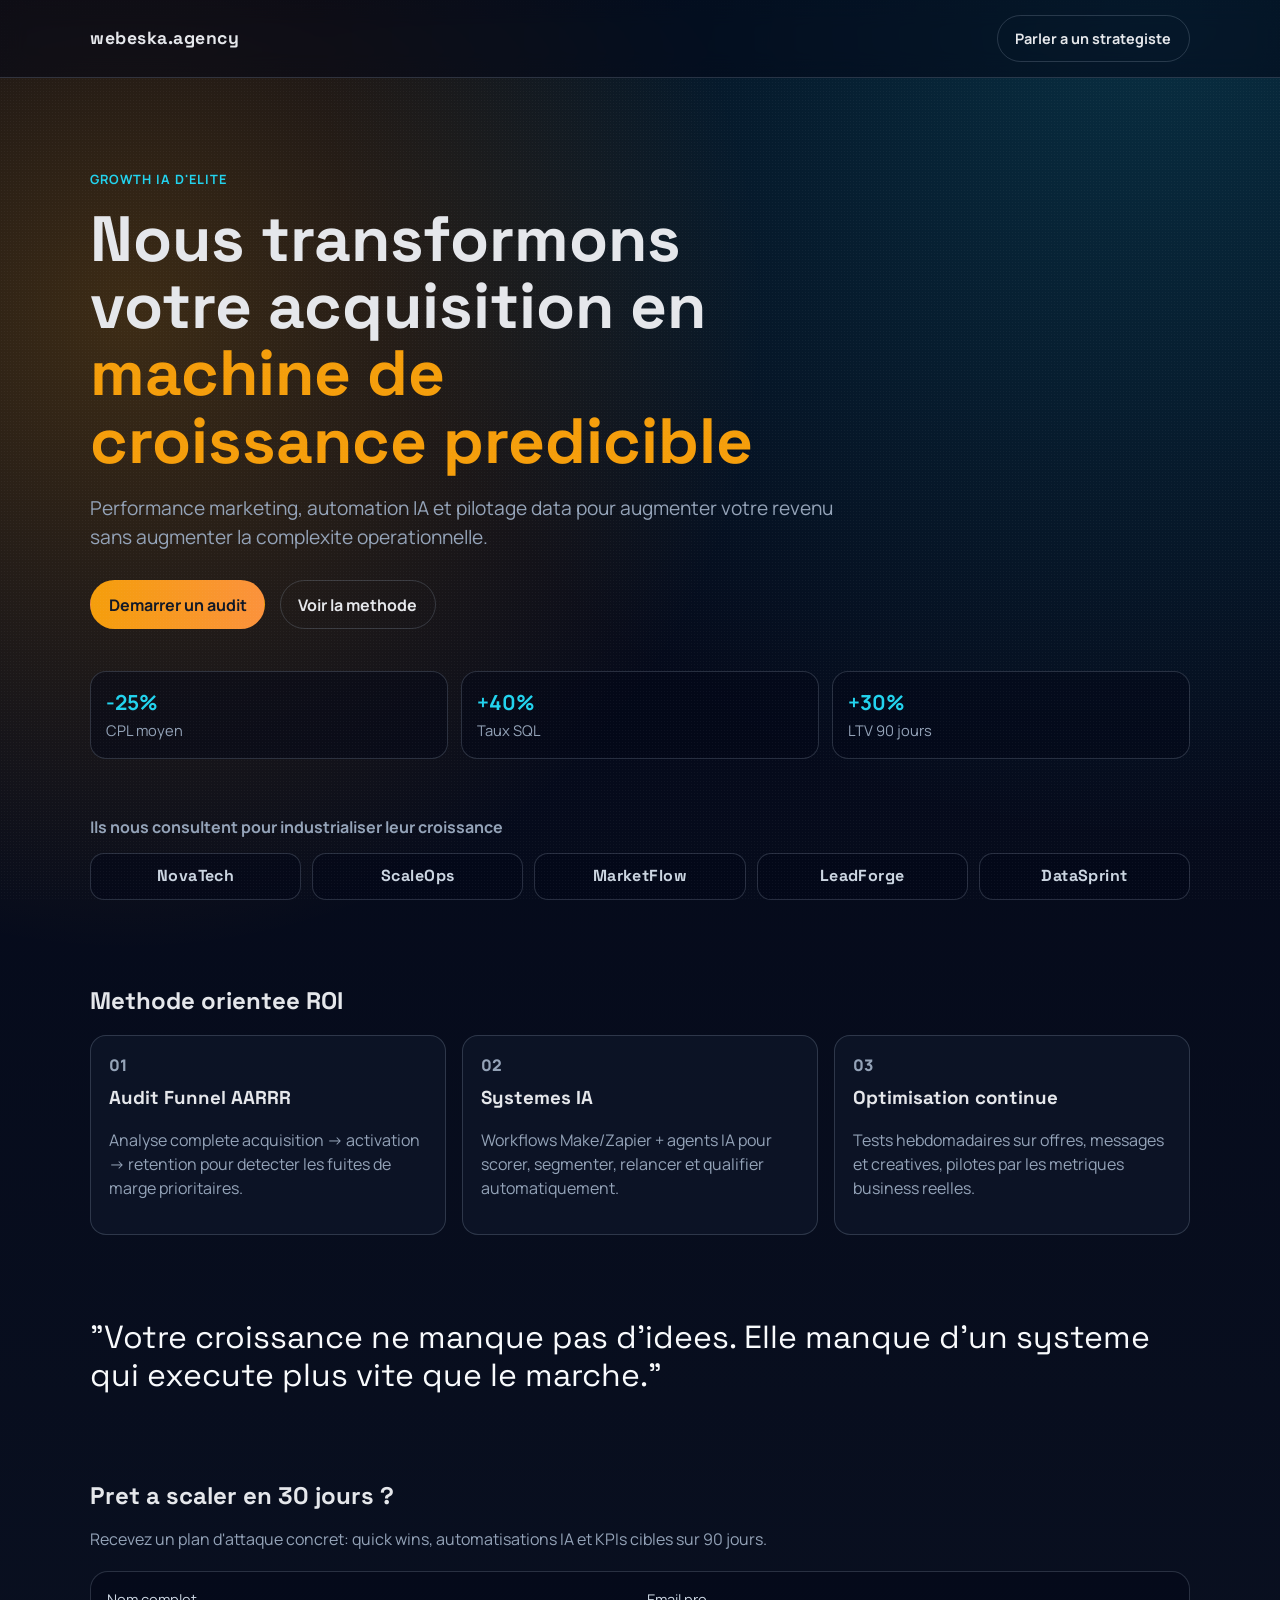
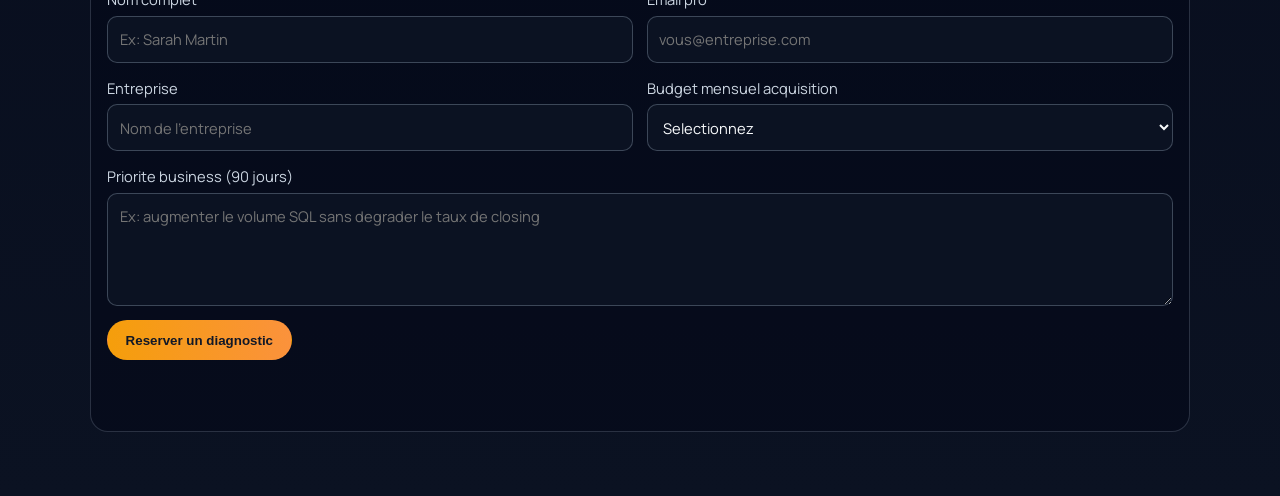
==== index.html @ fb8dbe23 "ini" ====
<!doctype html>
<html lang="fr">
  <head>
    <meta charset="UTF-8" />
    <meta name="viewport" content="width=device-width, initial-scale=1.0" />
    <title>webeska.agency | Growth IA</title>
    <meta
      name="description"
      content="Agence Growth IA: acquisition, automatisation et retention pour scaler votre revenu de facon previsible."
    />
    <link rel="preconnect" href="https://fonts.googleapis.com" />
    <link rel="preconnect" href="https://fonts.gstatic.com" crossorigin />
    <link
      href="https://fonts.googleapis.com/css2?family=Space+Grotesk:wght@400;500;700&family=Manrope:wght@400;600;700;800&display=swap"
      rel="stylesheet"
    />
    <link rel="stylesheet" href="assets/css/styles.css" />
  </head>
  <body>
    <div class="noise" aria-hidden="true"></div>

    <header class="topbar">
      <div class="container topbar-inner">
        <div class="brand">webeska.agency</div>
        <a class="btn btn-ghost" href="#contact">Parler a un strategiste</a>
      </div>
    </header>

    <main>
      <section class="hero container">
        <p class="eyebrow">Growth IA d'elite</p>
        <h1>
          Nous transformons votre acquisition en
          <span>machine de croissance predicible</span>
        </h1>
        <p class="lead">
          Performance marketing, automation IA et pilotage data pour augmenter votre
          revenu sans augmenter la complexite operationnelle.
        </p>

        <div class="hero-actions">
          <a class="btn btn-primary" href="#contact">Demarrer un audit</a>
          <a class="btn btn-secondary" href="#method">Voir la methode</a>
        </div>

        <ul class="kpi-strip" aria-label="Indicateurs cibles">
          <li><strong>-25%</strong><span>CPL moyen</span></li>
          <li><strong>+40%</strong><span>Taux SQL</span></li>
          <li><strong>+30%</strong><span>LTV 90 jours</span></li>
        </ul>
      </section>

      <section class="section container social-proof" aria-label="Preuves sociales">
        <p class="proof-title">Ils nous consultent pour industrialiser leur croissance</p>
        <div class="logo-cloud">
          <span>NovaTech</span>
          <span>ScaleOps</span>
          <span>MarketFlow</span>
          <span>LeadForge</span>
          <span>DataSprint</span>
        </div>
      </section>

      <section id="method" class="section container">
        <h2>Methode orientee ROI</h2>
        <div class="cards">
          <article class="card">
            <p class="step">01</p>
            <h3>Audit Funnel AARRR</h3>
            <p>
              Analyse complete acquisition -> activation -> retention pour detecter
              les fuites de marge prioritaires.
            </p>
          </article>
          <article class="card">
            <p class="step">02</p>
            <h3>Systemes IA</h3>
            <p>
              Workflows Make/Zapier + agents IA pour scorer, segmenter, relancer et
              qualifier automatiquement.
            </p>
          </article>
          <article class="card">
            <p class="step">03</p>
            <h3>Optimisation continue</h3>
            <p>
              Tests hebdomadaires sur offres, messages et creatives, pilotes par les
              metriques business reelles.
            </p>
          </article>
        </div>
      </section>

      <section class="section container quote">
        <blockquote>
          "Votre croissance ne manque pas d'idees. Elle manque d'un systeme qui execute
          plus vite que le marche."
        </blockquote>
      </section>

      <section id="contact" class="section container cta">
        <h2>Pret a scaler en 30 jours ?</h2>
        <p>
          Recevez un plan d'attaque concret: quick wins, automatisations IA et KPIs
          cibles sur 90 jours.
        </p>

        <form id="lead-form" class="lead-form" novalidate>
          <div class="form-grid">
            <label>
              Nom complet
              <input type="text" name="fullName" required placeholder="Ex: Sarah Martin" />
            </label>
            <label>
              Email pro
              <input type="email" name="email" required placeholder="vous@entreprise.com" />
            </label>
            <label>
              Entreprise
              <input type="text" name="company" required placeholder="Nom de l'entreprise" />
            </label>
            <label>
              Budget mensuel acquisition
              <select name="budget" required>
                <option value="">Selectionnez</option>
                <option value="<5k">Moins de 5k EUR</option>
                <option value="5k-20k">5k a 20k EUR</option>
                <option value="20k-50k">20k a 50k EUR</option>
                <option value=">50k">Plus de 50k EUR</option>
              </select>
            </label>
            <label class="full">
              Priorite business (90 jours)
              <textarea
                name="priority"
                rows="4"
                required
                placeholder="Ex: augmenter le volume SQL sans degrader le taux de closing"
              ></textarea>
            </label>
          </div>

          <input type="text" name="website" class="hidden-honeypot" tabindex="-1" autocomplete="off" />

          <button type="submit" class="btn btn-primary" data-track="lead_submit_click">
            Reserver un diagnostic
          </button>
          <p id="form-message" class="form-message" aria-live="polite"></p>
        </form>
      </section>
    </main>

    <script src="assets/js/main.js"></script>
  </body>
</html>
---- assets/css/styles.css ----
:root {
  --bg: #0f172a;
  --bg-soft: #111827;
  --text: #e5e7eb;
  --muted: #94a3b8;
  --primary: #f59e0b;
  --secondary: #22d3ee;
  --card: rgba(15, 23, 42, 0.7);
  --border: rgba(148, 163, 184, 0.25);
}

* {
  box-sizing: border-box;
}

html,
body {
  margin: 0;
  padding: 0;
}

body {
  font-family: "Manrope", sans-serif;
  color: var(--text);
  background:
    radial-gradient(circle at 10% 15%, rgba(245, 158, 11, 0.24), transparent 30%),
    radial-gradient(circle at 90% 0%, rgba(34, 211, 238, 0.2), transparent 35%),
    linear-gradient(180deg, #020617 0%, #0b1222 100%);
  min-height: 100vh;
  line-height: 1.5;
}

.noise {
  position: fixed;
  inset: 0;
  pointer-events: none;
  opacity: 0.08;
  background-image: radial-gradient(rgba(255, 255, 255, 0.5) 0.4px, transparent 0.4px);
  background-size: 3px 3px;
}

.container {
  width: min(1100px, 92vw);
  margin: 0 auto;
}

.topbar {
  position: sticky;
  top: 0;
  backdrop-filter: blur(12px);
  background: rgba(2, 6, 23, 0.55);
  border-bottom: 1px solid var(--border);
  z-index: 10;
}

.topbar-inner {
  display: flex;
  align-items: center;
  justify-content: space-between;
  padding: 0.95rem 0;
}

.brand {
  font-family: "Space Grotesk", sans-serif;
  font-size: 1.1rem;
  font-weight: 700;
  letter-spacing: 0.03em;
}

.hero {
  padding: 5.5rem 0 2.5rem;
  animation: rise 0.7s ease-out;
}

.eyebrow {
  display: inline-block;
  margin: 0;
  color: var(--secondary);
  font-weight: 700;
  text-transform: uppercase;
  letter-spacing: 0.08em;
  font-size: 0.8rem;
}

h1,
h2,
h3 {
  font-family: "Space Grotesk", sans-serif;
  margin: 0;
}

h1 {
  font-size: clamp(2rem, 5vw, 4rem);
  line-height: 1.05;
  margin-top: 1rem;
  max-width: 17ch;
}

h1 span {
  color: var(--primary);
}

.lead {
  font-size: clamp(1rem, 1.8vw, 1.2rem);
  max-width: 62ch;
  color: var(--muted);
  margin: 1.2rem 0 1.8rem;
}

.hero-actions {
  display: flex;
  gap: 0.9rem;
  flex-wrap: wrap;
}

.btn {
  text-decoration: none;
  display: inline-flex;
  align-items: center;
  justify-content: center;
  border-radius: 999px;
  padding: 0.72rem 1.1rem;
  border: 1px solid transparent;
  font-weight: 700;
  transition: transform 0.2s ease, filter 0.2s ease, border-color 0.2s ease;
}

.btn:hover {
  transform: translateY(-2px);
  filter: brightness(1.07);
}

.btn-primary {
  background: linear-gradient(90deg, #f59e0b 0%, #fb923c 100%);
  color: #111827;
}

.btn-secondary {
  color: var(--text);
  border-color: var(--border);
}

.btn-ghost {
  color: var(--text);
  border-color: var(--border);
  font-size: 0.9rem;
}

.kpi-strip {
  list-style: none;
  padding: 0;
  margin: 2.6rem 0 0;
  display: grid;
  grid-template-columns: repeat(3, minmax(120px, 1fr));
  gap: 0.8rem;
}

.kpi-strip li {
  background: rgba(2, 6, 23, 0.5);
  border: 1px solid var(--border);
  border-radius: 16px;
  padding: 0.95rem;
}

.kpi-strip strong {
  display: block;
  font-size: 1.3rem;
  color: var(--secondary);
}

.kpi-strip span {
  color: var(--muted);
  font-size: 0.92rem;
}

.section {
  padding: 2.6rem 0;
}

.cards {
  margin-top: 1rem;
  display: grid;
  gap: 1rem;
  grid-template-columns: repeat(3, minmax(0, 1fr));
}

.card {
  background: var(--card);
  border: 1px solid var(--border);
  border-radius: 16px;
  padding: 1.1rem;
}

.step {
  color: var(--primary);
  font-weight: 800;
  margin: 0 0 0.4rem;
}

.card p {
  color: var(--muted);
}

.quote blockquote {
  margin: 0;
  font-family: "Space Grotesk", sans-serif;
  font-size: clamp(1.2rem, 2.7vw, 2rem);
  line-height: 1.2;
  color: #f8fafc;
}

.social-proof {
  padding-top: 1rem;
}

.proof-title {
  margin: 0 0 0.9rem;
  color: var(--muted);
  font-weight: 700;
}

.logo-cloud {
  display: grid;
  grid-template-columns: repeat(5, minmax(0, 1fr));
  gap: 0.7rem;
}

.logo-cloud span {
  border: 1px solid var(--border);
  background: rgba(2, 6, 23, 0.52);
  border-radius: 14px;
  padding: 0.65rem 0.7rem;
  text-align: center;
  color: #cbd5e1;
  font-family: "Space Grotesk", sans-serif;
  font-weight: 700;
  letter-spacing: 0.03em;
}

.cta {
  padding-bottom: 4rem;
}

.cta p {
  color: var(--muted);
  margin: 0.8rem 0 1.3rem;
}

.lead-form {
  margin-top: 1.1rem;
  border: 1px solid var(--border);
  background: rgba(2, 6, 23, 0.5);
  border-radius: 18px;
  padding: 1rem;
}

.form-grid {
  display: grid;
  grid-template-columns: repeat(2, minmax(0, 1fr));
  gap: 0.85rem;
  margin-bottom: 0.9rem;
}

.lead-form label {
  display: flex;
  flex-direction: column;
  gap: 0.35rem;
  font-size: 0.92rem;
  color: #cbd5e1;
}

.lead-form input,
.lead-form select,
.lead-form textarea {
  width: 100%;
  border: 1px solid rgba(148, 163, 184, 0.36);
  background: #0b1222;
  color: #f8fafc;
  border-radius: 10px;
  padding: 0.72rem;
  font: inherit;
}

.lead-form input:focus,
.lead-form select:focus,
.lead-form textarea:focus {
  outline: 2px solid rgba(34, 211, 238, 0.32);
  border-color: rgba(34, 211, 238, 0.58);
}

.lead-form .full {
  grid-column: 1 / -1;
}

.hidden-honeypot {
  position: absolute;
  left: -9999px;
}

.form-message {
  min-height: 1.3rem;
  margin: 0.8rem 0 0;
  color: #bfdbfe;
  font-size: 0.92rem;
}

@keyframes rise {
  from {
    opacity: 0;
    transform: translateY(16px);
  }

  to {
    opacity: 1;
    transform: translateY(0);
  }
}

@media (max-width: 900px) {
  .cards {
    grid-template-columns: 1fr;
  }

  .logo-cloud {
    grid-template-columns: repeat(2, minmax(0, 1fr));
  }

  .kpi-strip {
    grid-template-columns: 1fr;
  }

  .form-grid {
    grid-template-columns: 1fr;
  }
}
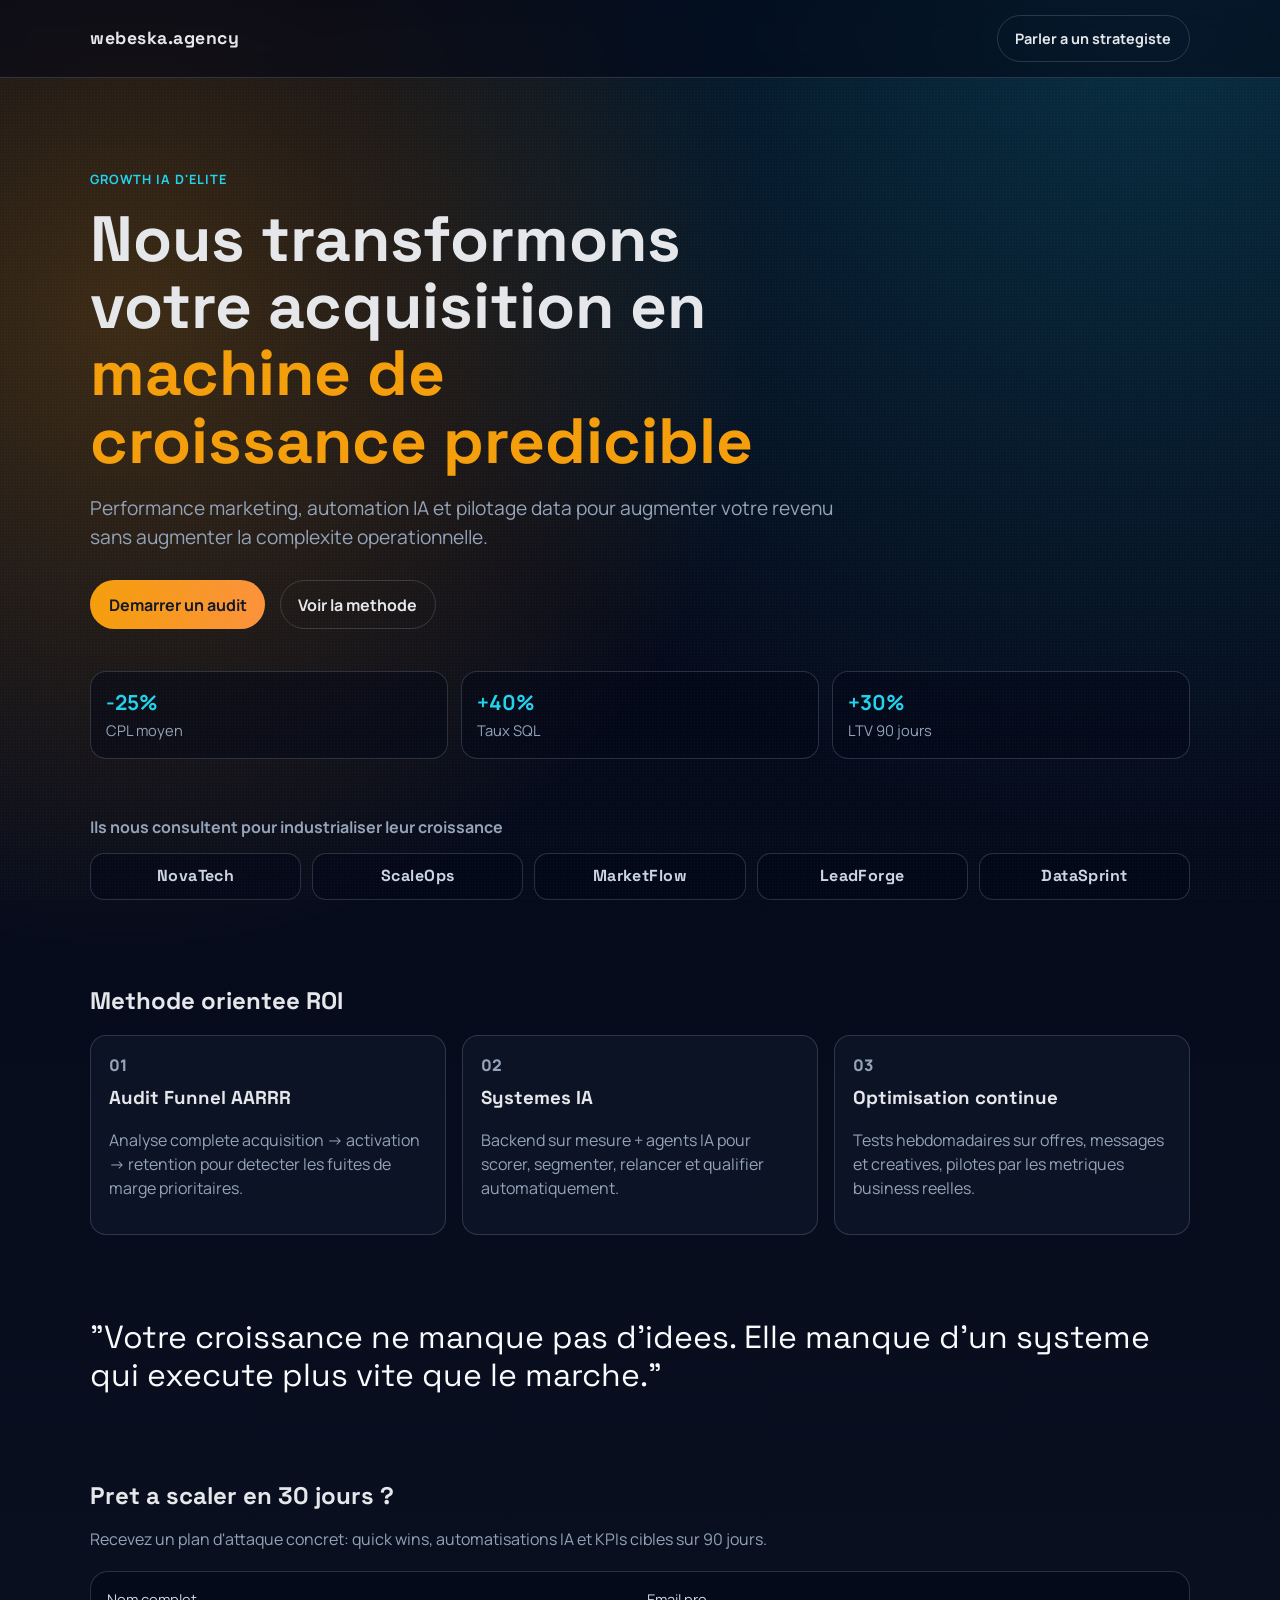
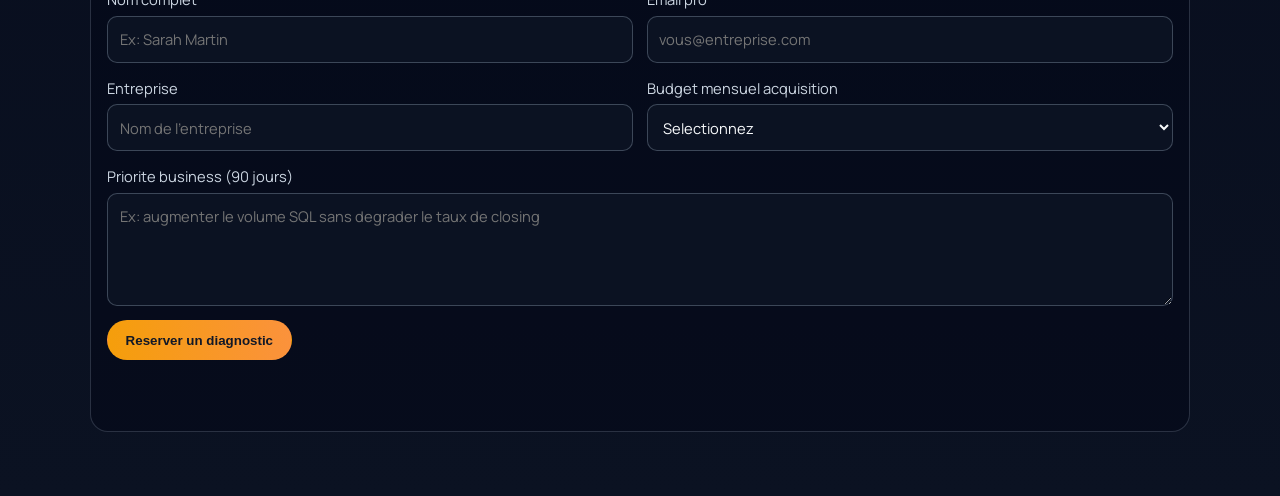
==== commit 1b84814b: "feat: prod-ready vercel lead API with SEO and ads tracking" ====
--- a/index.html
+++ b/index.html
@@ -3,11 +3,34 @@
   <head>
     <meta charset="UTF-8" />
     <meta name="viewport" content="width=device-width, initial-scale=1.0" />
-    <title>webeska.agency | Growth IA</title>
+    <title>Agence Growth IA | Acquisition, Automation, Retention | webeska.agency</title>
     <meta
       name="description"
-      content="Agence Growth IA: acquisition, automatisation et retention pour scaler votre revenu de facon previsible."
+      content="webeska.agency aide les PME et scale-ups a augmenter SQL, conversion et LTV via performance marketing, IA automation et pilotage data ROI."
     />
+    <meta
+      name="keywords"
+      content="agence growth IA, automation marketing, acquisition leads, retention client, scaling PME"
+    />
+    <meta name="robots" content="index,follow,max-snippet:-1,max-image-preview:large,max-video-preview:-1" />
+    <link rel="canonical" href="https://webeska.agency/" />
+    <meta property="og:type" content="website" />
+    <meta property="og:locale" content="fr_FR" />
+    <meta property="og:site_name" content="webeska.agency" />
+    <meta property="og:title" content="Agence Growth IA | webeska.agency" />
+    <meta
+      property="og:description"
+      content="Scalons votre croissance avec un systeme ROI-driven: acquisition, activation, retention et automation IA." 
+    />
+    <meta property="og:url" content="https://webeska.agency/" />
+    <meta property="og:image" content="https://webeska.agency/og-cover.jpg" />
+    <meta name="twitter:card" content="summary_large_image" />
+    <meta name="twitter:title" content="Agence Growth IA | webeska.agency" />
+    <meta
+      name="twitter:description"
+      content="Performance marketing + IA automation pour augmenter votre revenu de facon previsible."
+    />
+    <meta name="twitter:image" content="https://webeska.agency/og-cover.jpg" />
     <link rel="preconnect" href="https://fonts.googleapis.com" />
     <link rel="preconnect" href="https://fonts.gstatic.com" crossorigin />
     <link
@@ -15,6 +38,23 @@
       rel="stylesheet"
     />
     <link rel="stylesheet" href="assets/css/styles.css" />
+    <script type="application/ld+json">
+      {
+        "@context": "https://schema.org",
+        "@type": "ProfessionalService",
+        "name": "webeska.agency",
+        "url": "https://webeska.agency/",
+        "description": "Agence Growth IA orientee ROI pour scaler acquisition, activation, retention et revenu.",
+        "email": "hi@webeska.agency",
+        "areaServed": "FR",
+        "serviceType": [
+          "Growth Hacking",
+          "Marketing Automation",
+          "AI Consulting",
+          "Conversion Rate Optimization"
+        ]
+      }
+    </script>
   </head>
   <body>
     <div class="noise" aria-hidden="true"></div>
@@ -76,7 +116,7 @@
             <p class="step">02</p>
             <h3>Systemes IA</h3>
             <p>
-              Workflows Make/Zapier + agents IA pour scorer, segmenter, relancer et
+              Backend sur mesure + agents IA pour scorer, segmenter, relancer et
               qualifier automatiquement.
             </p>
           </article>
@@ -150,6 +190,8 @@
       </section>
     </main>
 
+    <script src="assets/js/config.js"></script>
+    <script src="assets/js/ads.js"></script>
     <script src="assets/js/main.js"></script>
   </body>
 </html>
--- a/assets/css/styles.css
+++ b/assets/css/styles.css
@@ -304,6 +304,14 @@
   font-size: 0.92rem;
 }
 
+.form-message.success {
+  color: #86efac;
+}
+
+.form-message.error {
+  color: #fca5a5;
+}
+
 @keyframes rise {
   from {
     opacity: 0;
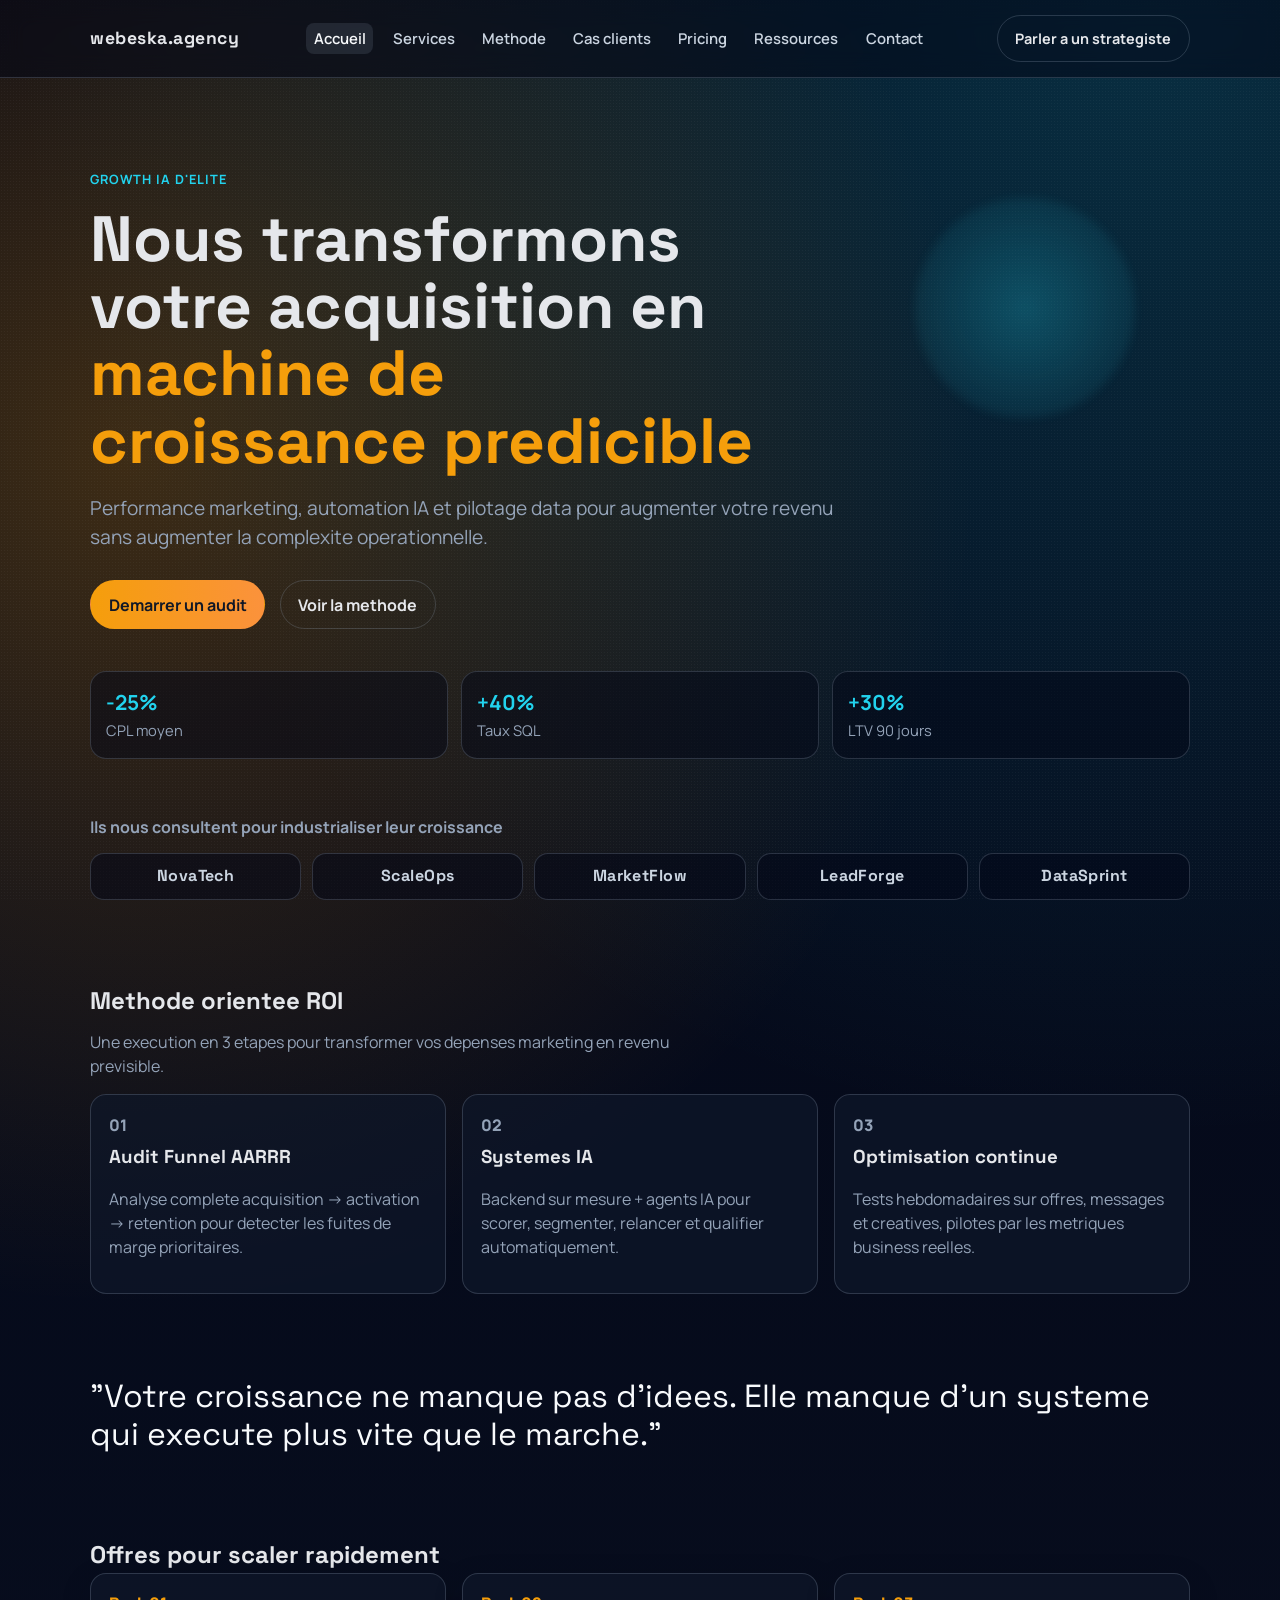
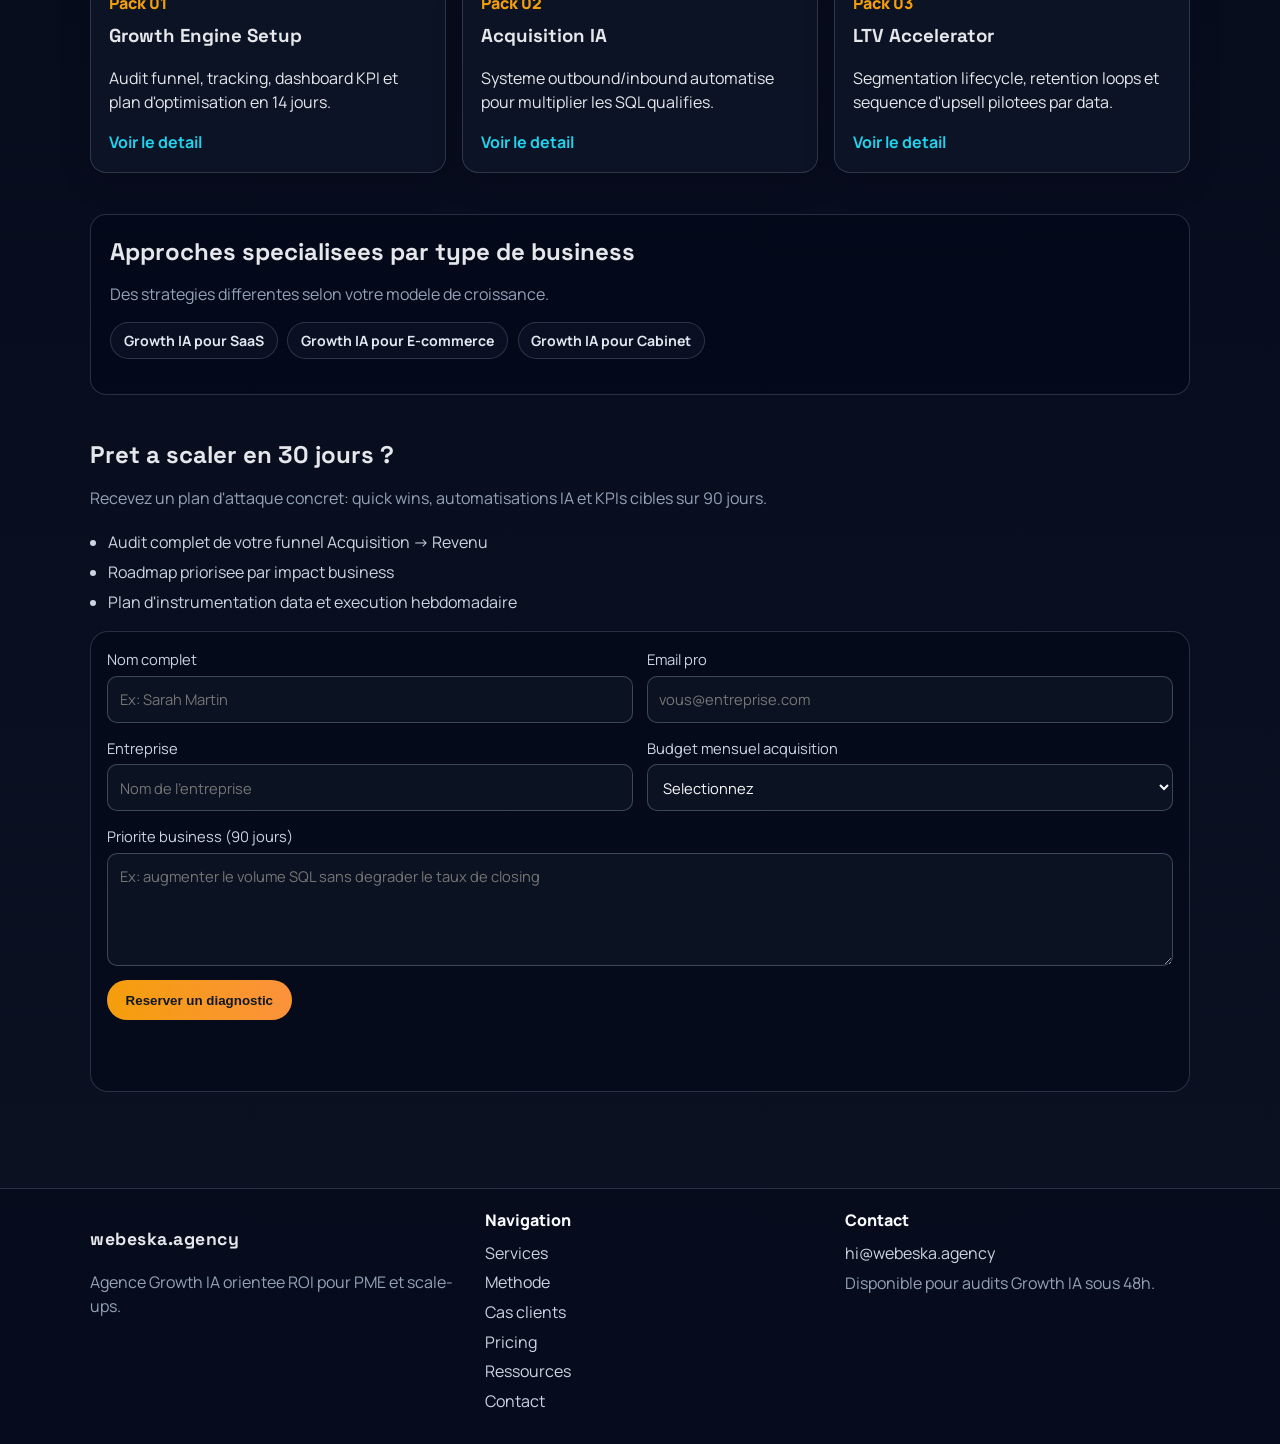
==== commit e345a39f: "feat: finalize full agency website with pricing resources and premium styling" ====
--- a/index.html
+++ b/index.html
@@ -56,13 +56,22 @@
       }
     </script>
   </head>
-  <body>
+  <body data-page="home">
     <div class="noise" aria-hidden="true"></div>
 
     <header class="topbar">
       <div class="container topbar-inner">
-        <div class="brand">webeska.agency</div>
-        <a class="btn btn-ghost" href="#contact">Parler a un strategiste</a>
+        <a class="brand" href="index.html">webeska.agency</a>
+        <nav class="main-nav" aria-label="Navigation principale">
+          <a href="index.html" aria-current="page">Accueil</a>
+          <a href="services.html">Services</a>
+          <a href="methode.html">Methode</a>
+          <a href="cas-clients.html">Cas clients</a>
+          <a href="pricing.html">Pricing</a>
+          <a href="ressources.html">Ressources</a>
+          <a href="contact.html">Contact</a>
+        </nav>
+        <a class="btn btn-ghost" href="contact.html">Parler a un strategiste</a>
       </div>
     </header>
 
@@ -79,8 +88,8 @@
         </p>
 
         <div class="hero-actions">
-          <a class="btn btn-primary" href="#contact">Demarrer un audit</a>
-          <a class="btn btn-secondary" href="#method">Voir la methode</a>
+          <a class="btn btn-primary" href="contact.html">Demarrer un audit</a>
+          <a class="btn btn-secondary" href="methode.html">Voir la methode</a>
         </div>
 
         <ul class="kpi-strip" aria-label="Indicateurs cibles">
@@ -103,6 +112,9 @@
 
       <section id="method" class="section container">
         <h2>Methode orientee ROI</h2>
+        <p class="section-lead">
+          Une execution en 3 etapes pour transformer vos depenses marketing en revenu previsible.
+        </p>
         <div class="cards">
           <article class="card">
             <p class="step">01</p>
@@ -138,12 +150,52 @@
         </blockquote>
       </section>
 
+      <section class="section container offerings" aria-label="Offres principales">
+        <h2>Offres pour scaler rapidement</h2>
+        <div class="offer-grid">
+          <article class="offer-card">
+            <p class="step">Pack 01</p>
+            <h3>Growth Engine Setup</h3>
+            <p>Audit funnel, tracking, dashboard KPI et plan d'optimisation en 14 jours.</p>
+            <a class="text-link" href="services.html">Voir le detail</a>
+          </article>
+          <article class="offer-card">
+            <p class="step">Pack 02</p>
+            <h3>Acquisition IA</h3>
+            <p>Systeme outbound/inbound automatise pour multiplier les SQL qualifies.</p>
+            <a class="text-link" href="services.html">Voir le detail</a>
+          </article>
+          <article class="offer-card">
+            <p class="step">Pack 03</p>
+            <h3>LTV Accelerator</h3>
+            <p>Segmentation lifecycle, retention loops et sequence d'upsell pilotees par data.</p>
+            <a class="text-link" href="services.html">Voir le detail</a>
+          </article>
+        </div>
+      </section>
+
+      <section class="section container cta-inline" aria-label="Approches par verticale">
+        <h2>Approches specialisees par type de business</h2>
+        <p>Des strategies differentes selon votre modele de croissance.</p>
+        <div class="chip-links">
+          <a href="icp-saas.html">Growth IA pour SaaS</a>
+          <a href="icp-ecommerce.html">Growth IA pour E-commerce</a>
+          <a href="icp-cabinet.html">Growth IA pour Cabinet</a>
+        </div>
+      </section>
+
       <section id="contact" class="section container cta">
         <h2>Pret a scaler en 30 jours ?</h2>
         <p>
           Recevez un plan d'attaque concret: quick wins, automatisations IA et KPIs
           cibles sur 90 jours.
         </p>
+
+        <ul class="bullet-list">
+          <li>Audit complet de votre funnel Acquisition -> Revenu</li>
+          <li>Roadmap priorisee par impact business</li>
+          <li>Plan d'instrumentation data et execution hebdomadaire</li>
+        </ul>
 
         <form id="lead-form" class="lead-form" novalidate>
           <div class="form-grid">
@@ -190,6 +242,29 @@
       </section>
     </main>
 
+    <footer class="site-footer">
+      <div class="container footer-grid">
+        <div>
+          <p class="brand">webeska.agency</p>
+          <p class="footer-note">Agence Growth IA orientee ROI pour PME et scale-ups.</p>
+        </div>
+        <div>
+          <p class="footer-title">Navigation</p>
+          <a href="services.html">Services</a>
+          <a href="methode.html">Methode</a>
+          <a href="cas-clients.html">Cas clients</a>
+          <a href="pricing.html">Pricing</a>
+          <a href="ressources.html">Ressources</a>
+          <a href="contact.html">Contact</a>
+        </div>
+        <div>
+          <p class="footer-title">Contact</p>
+          <a href="mailto:hi@webeska.agency">hi@webeska.agency</a>
+          <p class="footer-note">Disponible pour audits Growth IA sous 48h.</p>
+        </div>
+      </div>
+    </footer>
+
     <script src="assets/js/config.js"></script>
     <script src="assets/js/ads.js"></script>
     <script src="assets/js/main.js"></script>
--- a/assets/css/styles.css
+++ b/assets/css/styles.css
@@ -44,6 +44,10 @@
   margin: 0 auto;
 }
 
+main {
+  position: relative;
+}
+
 .topbar {
   position: sticky;
   top: 0;
@@ -57,6 +61,7 @@
   display: flex;
   align-items: center;
   justify-content: space-between;
+  gap: 1rem;
   padding: 0.95rem 0;
 }
 
@@ -65,11 +70,47 @@
   font-size: 1.1rem;
   font-weight: 700;
   letter-spacing: 0.03em;
+  color: var(--text);
+  text-decoration: none;
+}
+
+.main-nav {
+  display: flex;
+  align-items: center;
+  gap: 0.8rem;
+}
+
+.main-nav a {
+  text-decoration: none;
+  color: #cbd5e1;
+  font-weight: 600;
+  font-size: 0.93rem;
+  padding: 0.3rem 0.45rem;
+  border-radius: 8px;
+}
+
+.main-nav a:hover,
+.main-nav a[aria-current="page"] {
+  color: #f8fafc;
+  background: rgba(148, 163, 184, 0.15);
 }
 
 .hero {
   padding: 5.5rem 0 2.5rem;
   animation: rise 0.7s ease-out;
+}
+
+.hero::after {
+  content: "";
+  position: absolute;
+  width: 220px;
+  height: 220px;
+  right: 5%;
+  top: 120px;
+  border-radius: 999px;
+  background: radial-gradient(circle, rgba(34, 211, 238, 0.25), rgba(34, 211, 238, 0));
+  pointer-events: none;
+  filter: blur(4px);
 }
 
 .eyebrow {
@@ -177,6 +218,12 @@
   padding: 2.6rem 0;
 }
 
+.section-lead {
+  margin-top: 0.7rem;
+  color: var(--muted);
+  max-width: 60ch;
+}
+
 .cards {
   margin-top: 1rem;
   display: grid;
@@ -312,6 +359,291 @@
   color: #fca5a5;
 }
 
+.offer-grid,
+.case-grid {
+  display: grid;
+  grid-template-columns: repeat(3, minmax(0, 1fr));
+  gap: 1rem;
+}
+
+.offer-card,
+.case-card {
+  background: var(--card);
+  border: 1px solid var(--border);
+  border-radius: 16px;
+  padding: 1.1rem;
+  box-shadow: 0 10px 30px rgba(2, 6, 23, 0.2);
+}
+
+.offer-card.large {
+  margin-bottom: 1rem;
+}
+
+.text-link {
+  color: var(--secondary);
+  text-decoration: none;
+  font-weight: 700;
+}
+
+.text-link:hover {
+  text-decoration: underline;
+}
+
+.bullet-list {
+  margin: 0.7rem 0 0;
+  padding-left: 1.1rem;
+  color: #cbd5e1;
+}
+
+.bullet-list li {
+  margin-bottom: 0.35rem;
+}
+
+.page-hero {
+  padding: 4.2rem 0 1.5rem;
+}
+
+.timeline {
+  display: grid;
+  gap: 1rem;
+}
+
+.timeline-item {
+  border: 1px solid var(--border);
+  border-radius: 14px;
+  background: rgba(2, 6, 23, 0.5);
+  padding: 1rem;
+}
+
+.metrics-board {
+  padding-top: 1rem;
+}
+
+.metrics-grid {
+  display: grid;
+  grid-template-columns: repeat(4, minmax(0, 1fr));
+  gap: 0.9rem;
+  margin-top: 1rem;
+}
+
+.metrics-grid article {
+  border: 1px solid var(--border);
+  border-radius: 14px;
+  padding: 0.9rem;
+  background: rgba(2, 6, 23, 0.45);
+}
+
+.metrics-grid strong {
+  color: #f8fafc;
+  display: block;
+}
+
+.metrics-grid p {
+  color: var(--muted);
+}
+
+.testimonial-strip {
+  border: 1px solid var(--border);
+  border-radius: 16px;
+  background: rgba(2, 6, 23, 0.5);
+}
+
+.testimonial-strip blockquote {
+  margin: 0;
+  font-size: clamp(1.05rem, 2.1vw, 1.4rem);
+  font-family: "Space Grotesk", sans-serif;
+}
+
+.testimonial-strip p {
+  color: var(--muted);
+  margin-top: 0.6rem;
+}
+
+.split-layout {
+  display: grid;
+  grid-template-columns: 0.95fr 1.05fr;
+  gap: 1rem;
+}
+
+.split-panel {
+  border: 1px solid var(--border);
+  border-radius: 16px;
+  padding: 1rem;
+  background: rgba(2, 6, 23, 0.45);
+}
+
+.cta-inline {
+  border: 1px solid var(--border);
+  border-radius: 16px;
+  background: rgba(2, 6, 23, 0.45);
+  padding: 1.2rem;
+}
+
+.cta-inline p {
+  color: var(--muted);
+  margin: 0.7rem 0 1rem;
+}
+
+.chip-links {
+  display: flex;
+  flex-wrap: wrap;
+  gap: 0.6rem;
+  margin-bottom: 1rem;
+}
+
+.chip-links a {
+  text-decoration: none;
+  color: #e2e8f0;
+  border: 1px solid var(--border);
+  border-radius: 999px;
+  padding: 0.45rem 0.8rem;
+  font-weight: 700;
+  font-size: 0.88rem;
+  background: rgba(15, 23, 42, 0.55);
+}
+
+.chip-links a:hover {
+  border-color: rgba(34, 211, 238, 0.58);
+  color: #f8fafc;
+}
+
+.site-footer {
+  border-top: 1px solid var(--border);
+  margin-top: 2rem;
+  background: rgba(2, 6, 23, 0.4);
+}
+
+.footer-grid {
+  display: grid;
+  grid-template-columns: 1.1fr 1fr 1fr;
+  gap: 1rem;
+  padding: 1.2rem 0 1.6rem;
+}
+
+.footer-title {
+  margin: 0 0 0.55rem;
+  color: #f8fafc;
+  font-weight: 800;
+}
+
+.footer-note {
+  margin: 0.4rem 0 0;
+  color: var(--muted);
+}
+
+.site-footer a {
+  display: block;
+  color: #cbd5e1;
+  margin-bottom: 0.35rem;
+  text-decoration: none;
+}
+
+.site-footer a:hover {
+  color: #f8fafc;
+}
+
+.price-grid,
+.resource-grid {
+  display: grid;
+  grid-template-columns: repeat(3, minmax(0, 1fr));
+  gap: 1rem;
+}
+
+.price-card,
+.resource-card,
+.faq-card {
+  border: 1px solid var(--border);
+  border-radius: 16px;
+  background: rgba(2, 6, 23, 0.52);
+  padding: 1.1rem;
+}
+
+.price-card.featured {
+  border-color: rgba(245, 158, 11, 0.7);
+  box-shadow: 0 20px 34px rgba(245, 158, 11, 0.12);
+}
+
+.price-label {
+  margin: 0;
+  display: inline-flex;
+  border-radius: 999px;
+  border: 1px solid var(--border);
+  padding: 0.22rem 0.6rem;
+  font-size: 0.75rem;
+  color: #dbeafe;
+}
+
+.price-value {
+  display: block;
+  font-family: "Space Grotesk", sans-serif;
+  font-size: 2rem;
+  margin: 0.4rem 0 0.2rem;
+}
+
+.price-note {
+  color: var(--muted);
+  margin: 0;
+}
+
+.resource-meta {
+  display: inline-flex;
+  border-radius: 999px;
+  border: 1px solid var(--border);
+  padding: 0.2rem 0.56rem;
+  color: #c7d2fe;
+  font-size: 0.74rem;
+  margin-bottom: 0.5rem;
+}
+
+.comparison {
+  width: 100%;
+  border-collapse: collapse;
+  border: 1px solid var(--border);
+  border-radius: 14px;
+  overflow: hidden;
+  background: rgba(2, 6, 23, 0.5);
+}
+
+.comparison th,
+.comparison td {
+  border-bottom: 1px solid var(--border);
+  padding: 0.7rem;
+  text-align: left;
+}
+
+.comparison th {
+  color: #f8fafc;
+  font-family: "Space Grotesk", sans-serif;
+}
+
+.comparison td {
+  color: #cbd5e1;
+}
+
+.faq-stack {
+  display: grid;
+  gap: 0.9rem;
+}
+
+.reveal {
+  opacity: 0;
+  transform: translateY(22px);
+  transition: opacity 0.55s ease, transform 0.55s ease;
+}
+
+.reveal.is-visible {
+  opacity: 1;
+  transform: translateY(0);
+}
+
+@media (prefers-reduced-motion: reduce) {
+  .reveal {
+    opacity: 1;
+    transform: none;
+    transition: none;
+  }
+}
+
 @keyframes rise {
   from {
     opacity: 0;
@@ -325,10 +657,37 @@
 }
 
 @media (max-width: 900px) {
+  .topbar-inner {
+    flex-wrap: wrap;
+  }
+
+  .main-nav {
+    order: 3;
+    width: 100%;
+    overflow-x: auto;
+    padding-bottom: 0.25rem;
+  }
+
   .cards {
     grid-template-columns: 1fr;
   }
 
+  .offer-grid,
+  .case-grid,
+  .price-grid,
+  .resource-grid,
+  .metrics-grid,
+  .footer-grid,
+  .split-layout {
+    grid-template-columns: 1fr;
+  }
+
+  .hero::after {
+    width: 130px;
+    height: 130px;
+    right: 0;
+  }
+
   .logo-cloud {
     grid-template-columns: repeat(2, minmax(0, 1fr));
   }
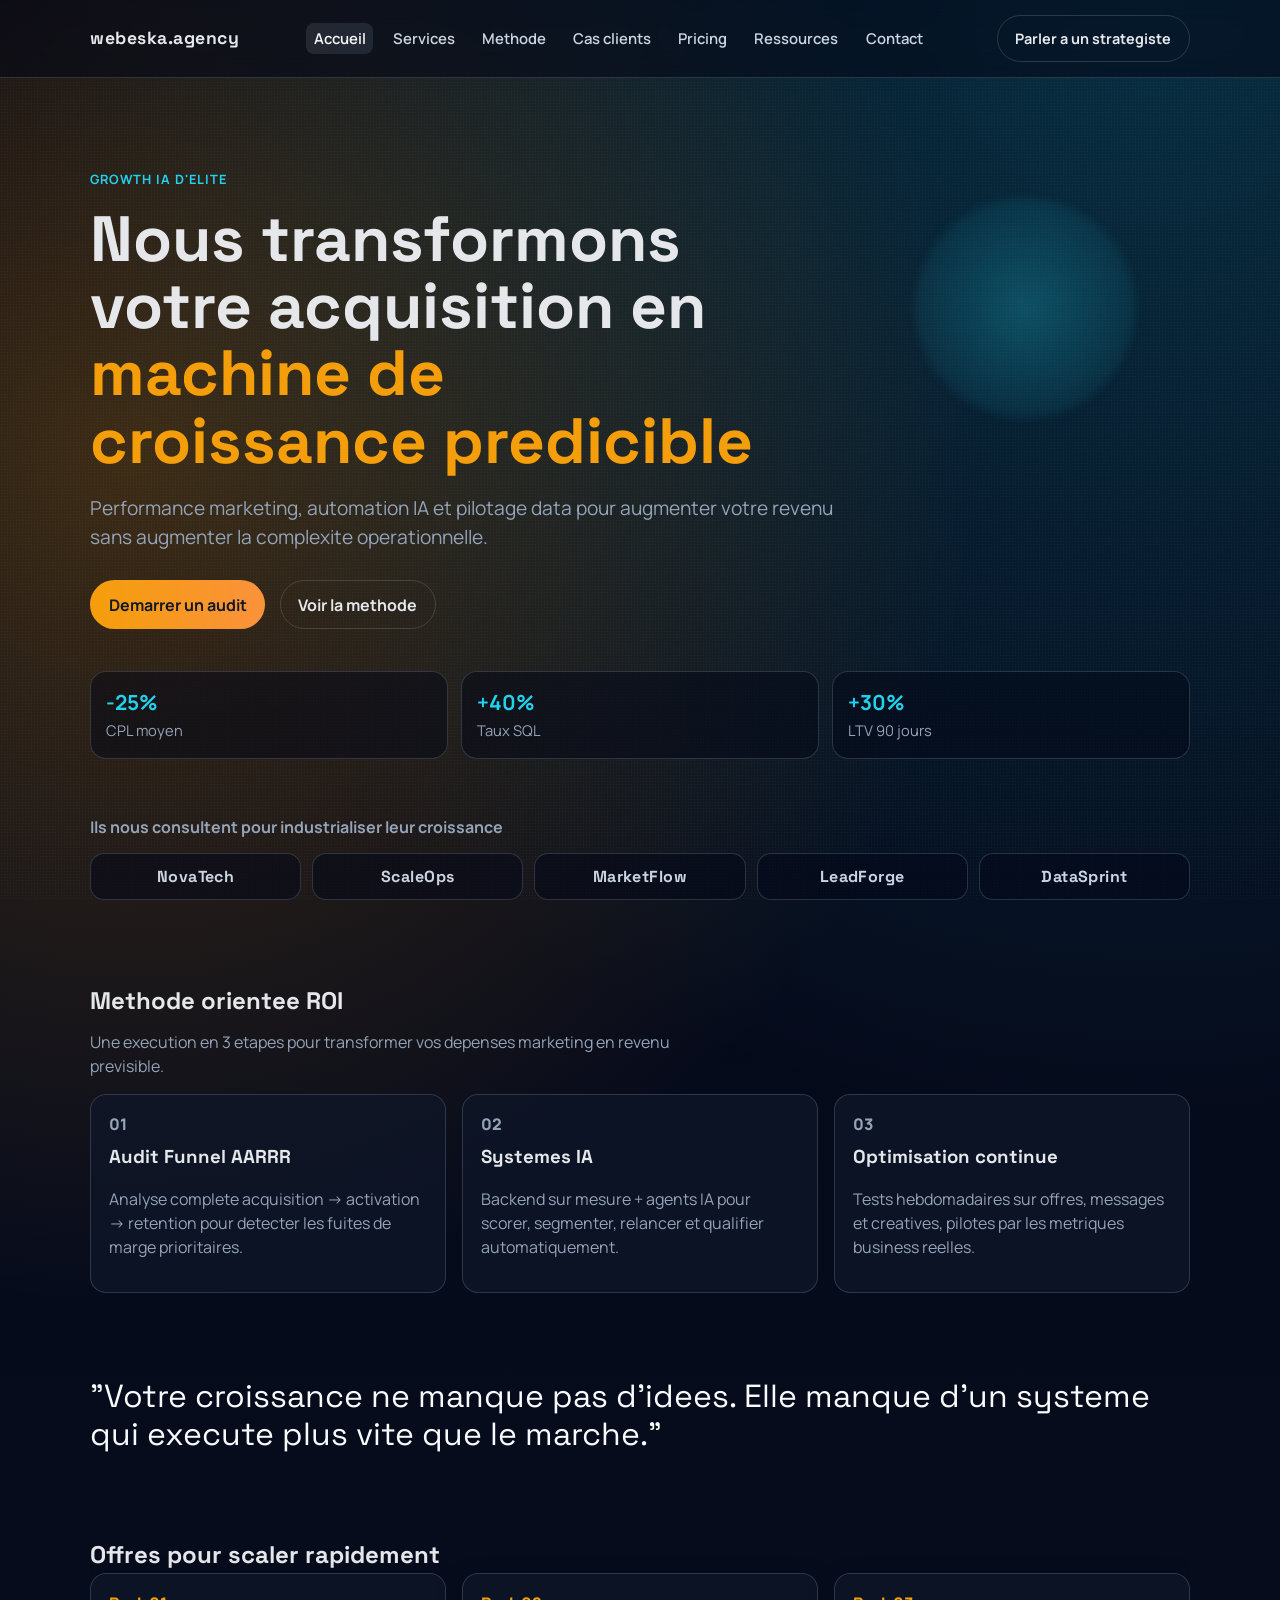
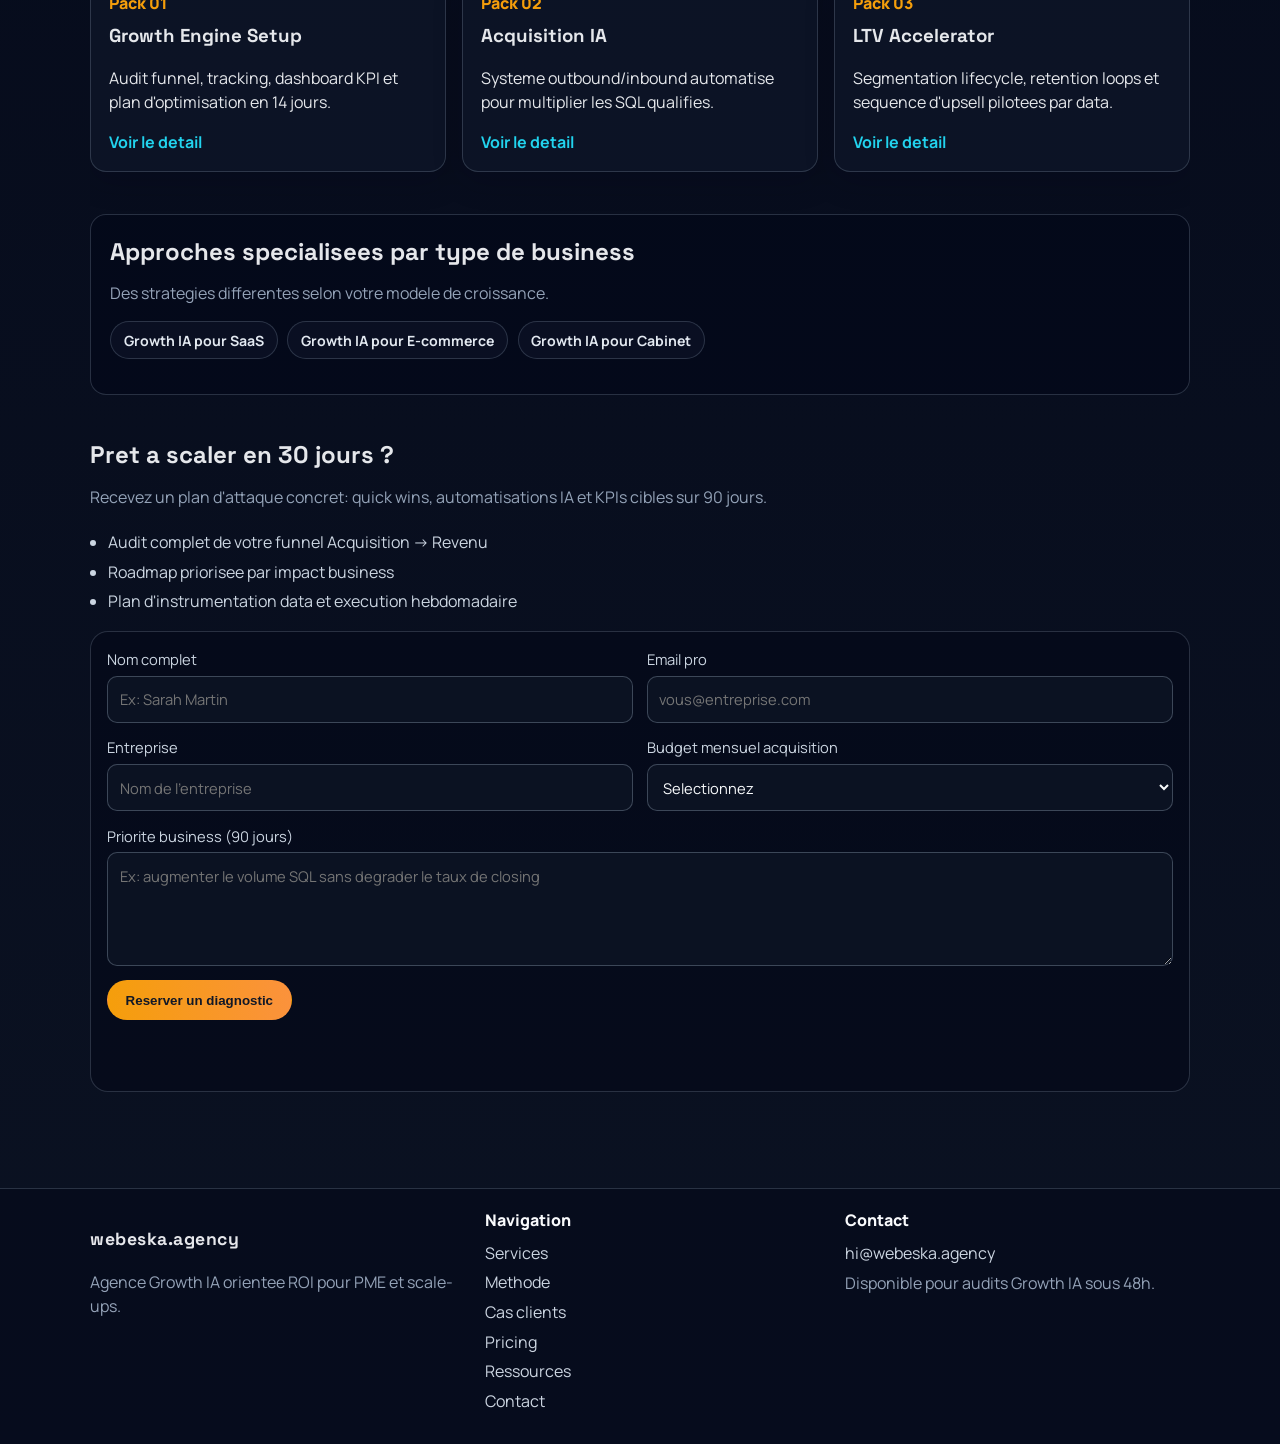
==== commit 8ca4fcfe: "perf: full optimize site UX SEO and conversion tracking" ====
--- a/index.html
+++ b/index.html
@@ -59,6 +59,8 @@
   <body data-page="home">
     <div class="noise" aria-hidden="true"></div>
 
+    <a class="skip-link" href="#main-content">Aller au contenu</a>
+
     <header class="topbar">
       <div class="container topbar-inner">
         <a class="brand" href="index.html">webeska.agency</a>
@@ -75,7 +77,7 @@
       </div>
     </header>
 
-    <main>
+    <main id="main-content">
       <section class="hero container">
         <p class="eyebrow">Growth IA d'elite</p>
         <h1>
@@ -201,15 +203,15 @@
           <div class="form-grid">
             <label>
               Nom complet
-              <input type="text" name="fullName" required placeholder="Ex: Sarah Martin" />
+              <input type="text" name="fullName" required autocomplete="name" placeholder="Ex: Sarah Martin" />
             </label>
             <label>
               Email pro
-              <input type="email" name="email" required placeholder="vous@entreprise.com" />
+              <input type="email" name="email" required autocomplete="email" inputmode="email" placeholder="vous@entreprise.com" />
             </label>
             <label>
               Entreprise
-              <input type="text" name="company" required placeholder="Nom de l'entreprise" />
+              <input type="text" name="company" required autocomplete="organization" placeholder="Nom de l'entreprise" />
             </label>
             <label>
               Budget mensuel acquisition
--- a/assets/css/styles.css
+++ b/assets/css/styles.css
@@ -28,6 +28,25 @@
     linear-gradient(180deg, #020617 0%, #0b1222 100%);
   min-height: 100vh;
   line-height: 1.5;
+  scroll-behavior: smooth;
+}
+
+.skip-link {
+  position: absolute;
+  left: -9999px;
+  top: 0;
+  z-index: 30;
+  background: #f8fafc;
+  color: #0f172a;
+  border-radius: 10px;
+  padding: 0.55rem 0.8rem;
+  font-weight: 700;
+  text-decoration: none;
+}
+
+.skip-link:focus {
+  left: 0.7rem;
+  top: 0.7rem;
 }
 
 .noise {
@@ -171,6 +190,15 @@
   filter: brightness(1.07);
 }
 
+a:focus-visible,
+button:focus-visible,
+input:focus-visible,
+select:focus-visible,
+textarea:focus-visible {
+  outline: 2px solid rgba(34, 211, 238, 0.8);
+  outline-offset: 2px;
+}
+
 .btn-primary {
   background: linear-gradient(90deg, #f59e0b 0%, #fb923c 100%);
   color: #111827;
@@ -216,6 +244,8 @@
 
 .section {
   padding: 2.6rem 0;
+  content-visibility: auto;
+  contain-intrinsic-size: 1px 700px;
 }
 
 .section-lead {
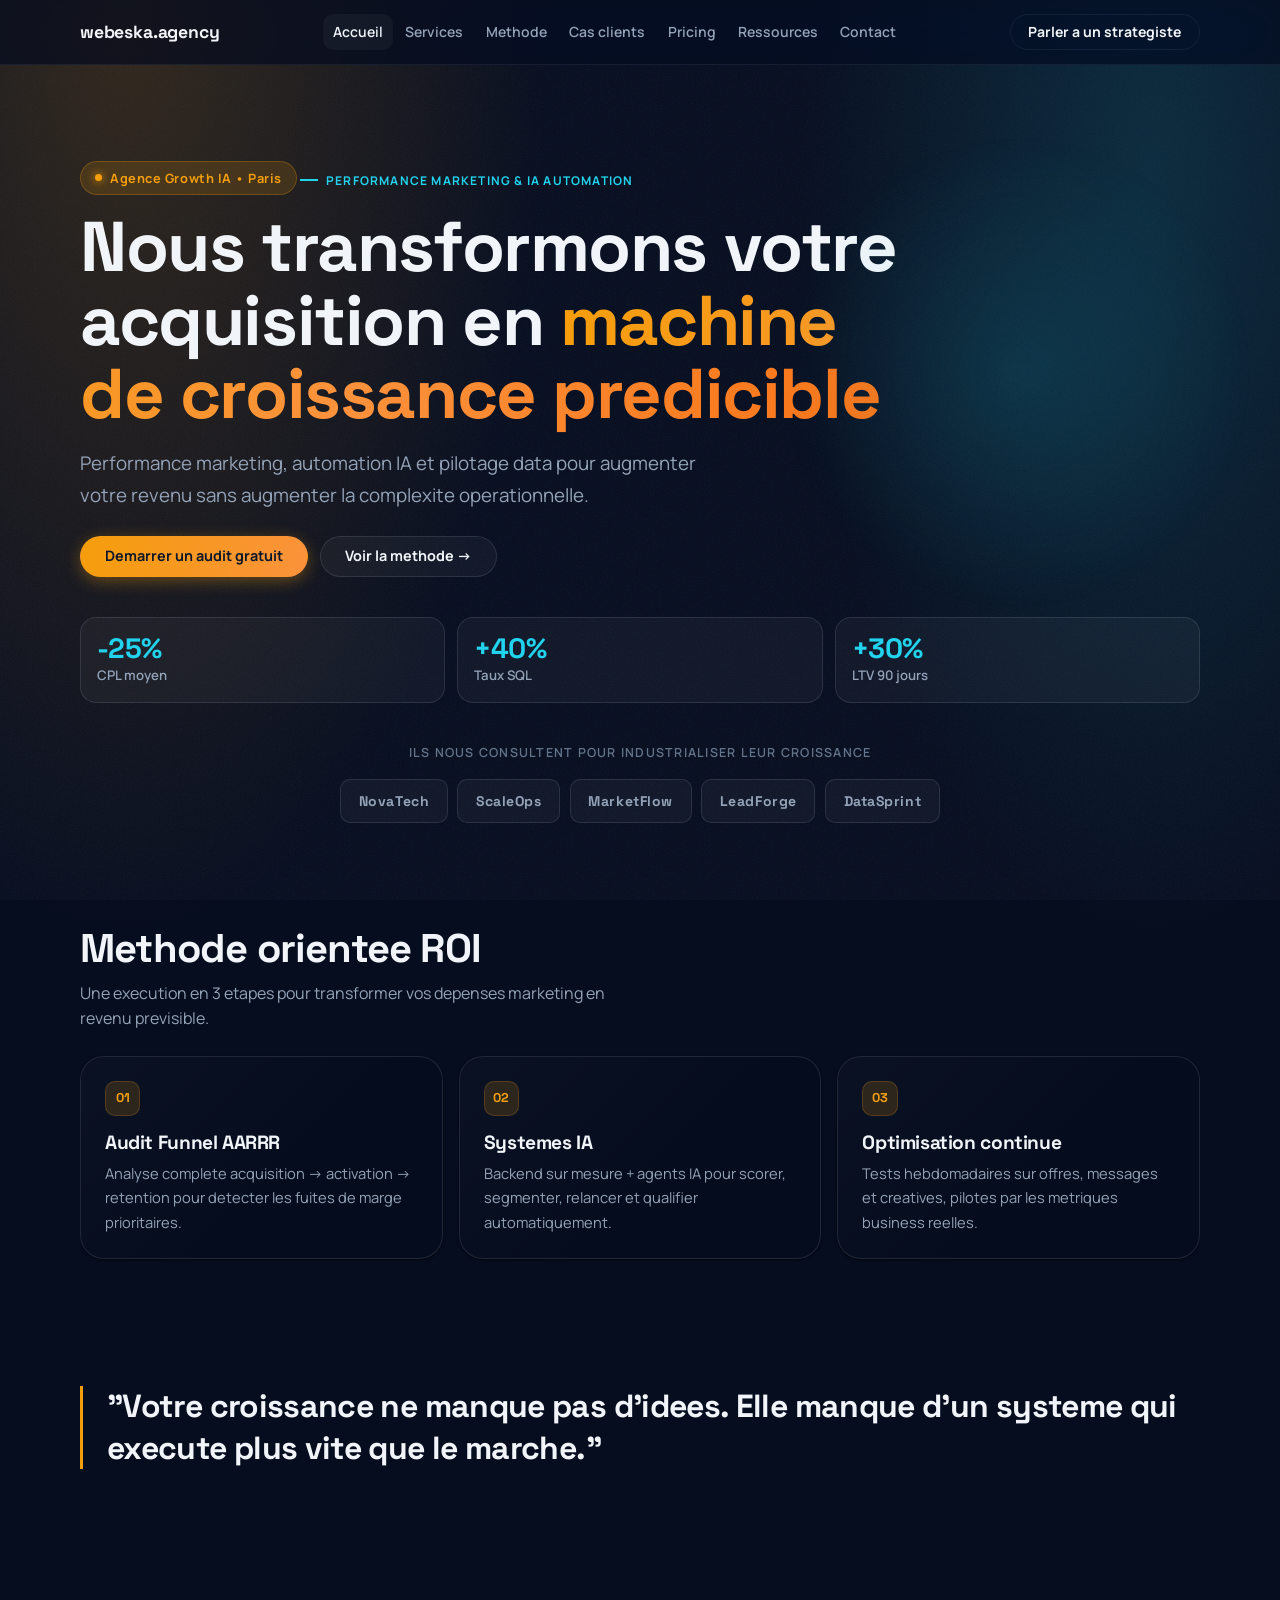
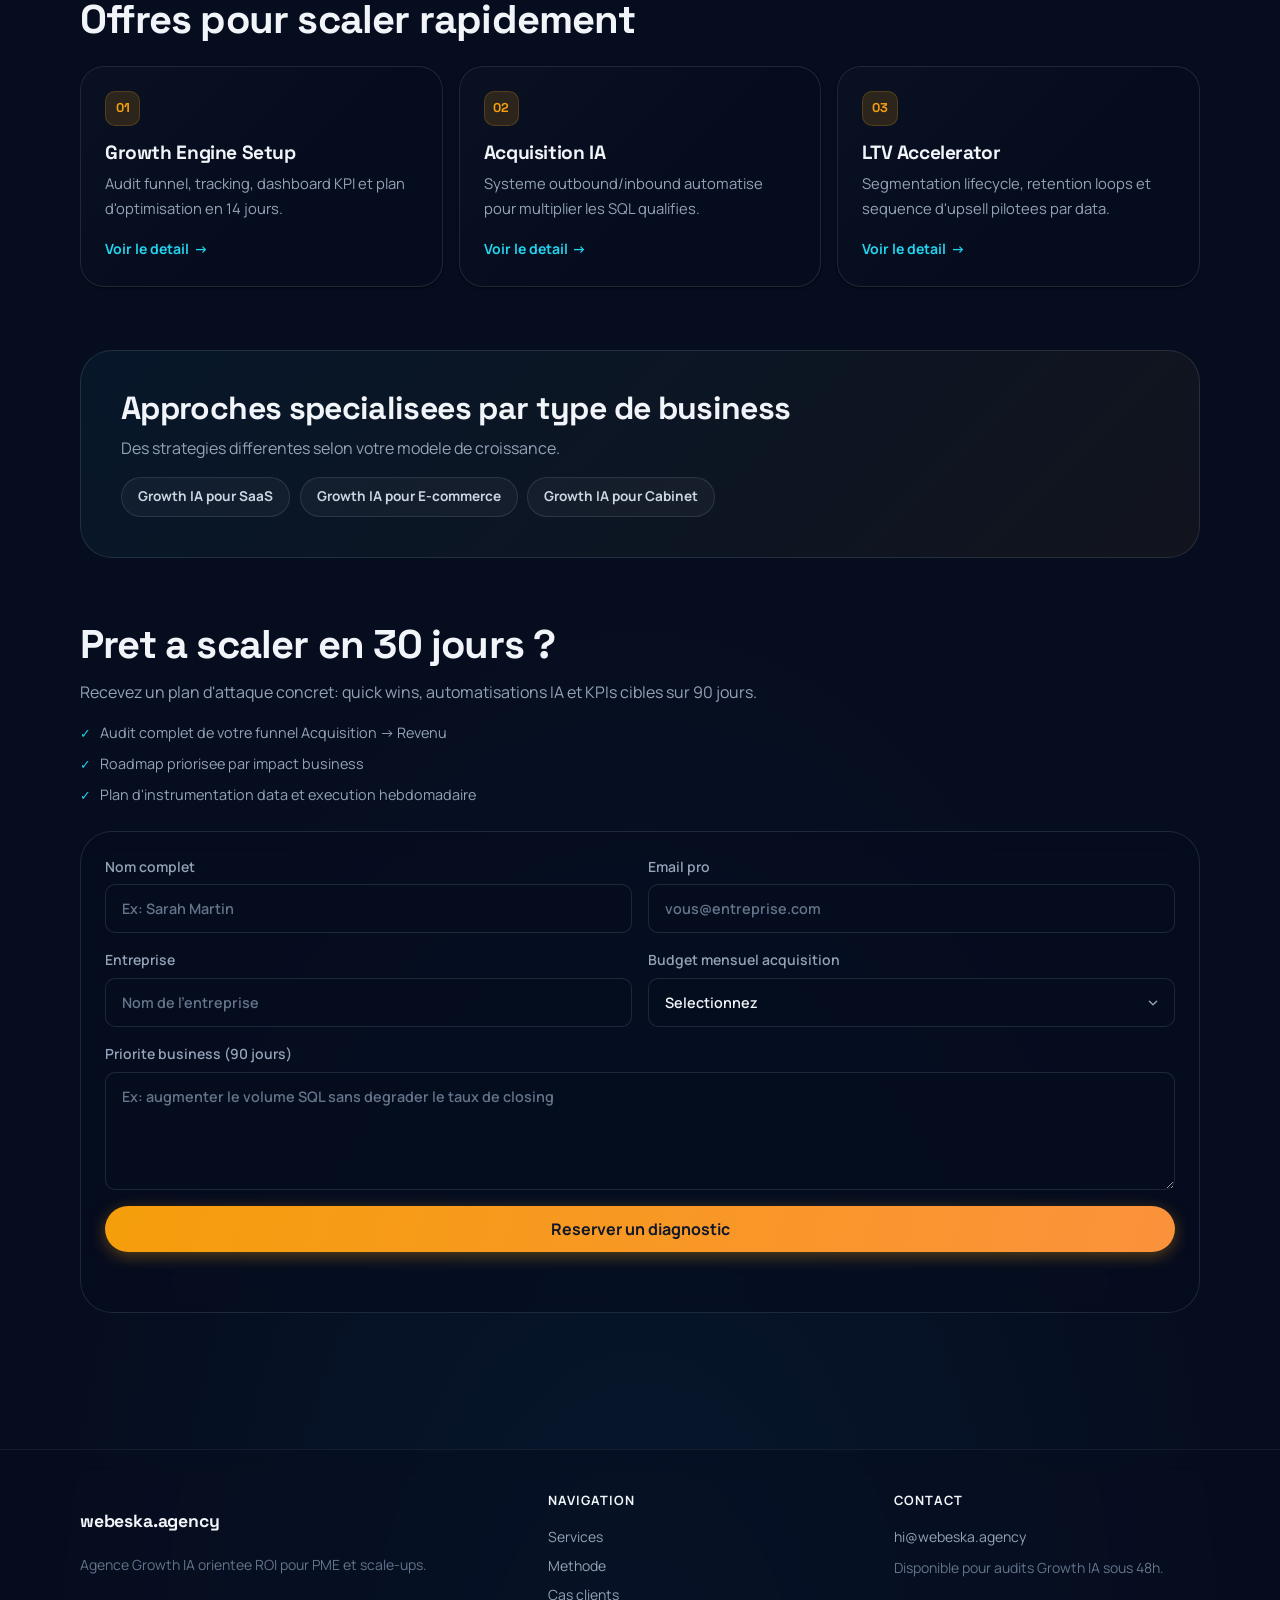
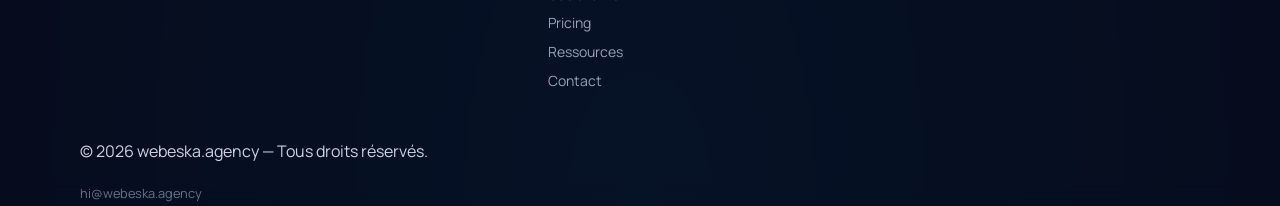
==== commit bd362ae5: "design: full UI/UX redesign — glassmorphism, hamburger nav, design tokens, typography, animations" ====
--- a/index.html
+++ b/index.html
@@ -64,7 +64,7 @@
     <header class="topbar">
       <div class="container topbar-inner">
         <a class="brand" href="index.html">webeska.agency</a>
-        <nav class="main-nav" aria-label="Navigation principale">
+        <nav id="main-nav" class="main-nav" aria-label="Navigation principale">
           <a href="index.html" aria-current="page">Accueil</a>
           <a href="services.html">Services</a>
           <a href="methode.html">Methode</a>
@@ -73,13 +73,19 @@
           <a href="ressources.html">Ressources</a>
           <a href="contact.html">Contact</a>
         </nav>
+        <button class="nav-toggle" id="nav-toggle" aria-expanded="false" aria-controls="main-nav" aria-label="Ouvrir le menu">
+          <span></span>
+          <span></span>
+          <span></span>
+        </button>
         <a class="btn btn-ghost" href="contact.html">Parler a un strategiste</a>
       </div>
     </header>
 
     <main id="main-content">
       <section class="hero container">
-        <p class="eyebrow">Growth IA d'elite</p>
+        <div class="hero-badge">Agence Growth IA &bull; Paris</div>
+        <p class="eyebrow">Performance marketing &amp; IA automation</p>
         <h1>
           Nous transformons votre acquisition en
           <span>machine de croissance predicible</span>
@@ -90,8 +96,8 @@
         </p>
 
         <div class="hero-actions">
-          <a class="btn btn-primary" href="contact.html">Demarrer un audit</a>
-          <a class="btn btn-secondary" href="methode.html">Voir la methode</a>
+          <a class="btn btn-primary" href="contact.html">Demarrer un audit gratuit</a>
+          <a class="btn btn-secondary" href="methode.html">Voir la methode &rarr;</a>
         </div>
 
         <ul class="kpi-strip" aria-label="Indicateurs cibles">
@@ -119,7 +125,7 @@
         </p>
         <div class="cards">
           <article class="card">
-            <p class="step">01</p>
+            <div class="step">01</div>
             <h3>Audit Funnel AARRR</h3>
             <p>
               Analyse complete acquisition -> activation -> retention pour detecter
@@ -127,7 +133,7 @@
             </p>
           </article>
           <article class="card">
-            <p class="step">02</p>
+            <div class="step">02</div>
             <h3>Systemes IA</h3>
             <p>
               Backend sur mesure + agents IA pour scorer, segmenter, relancer et
@@ -135,7 +141,7 @@
             </p>
           </article>
           <article class="card">
-            <p class="step">03</p>
+            <div class="step">03</div>
             <h3>Optimisation continue</h3>
             <p>
               Tests hebdomadaires sur offres, messages et creatives, pilotes par les
@@ -156,19 +162,19 @@
         <h2>Offres pour scaler rapidement</h2>
         <div class="offer-grid">
           <article class="offer-card">
-            <p class="step">Pack 01</p>
+            <div class="step">01</div>
             <h3>Growth Engine Setup</h3>
             <p>Audit funnel, tracking, dashboard KPI et plan d'optimisation en 14 jours.</p>
             <a class="text-link" href="services.html">Voir le detail</a>
           </article>
           <article class="offer-card">
-            <p class="step">Pack 02</p>
+            <div class="step">02</div>
             <h3>Acquisition IA</h3>
             <p>Systeme outbound/inbound automatise pour multiplier les SQL qualifies.</p>
             <a class="text-link" href="services.html">Voir le detail</a>
           </article>
           <article class="offer-card">
-            <p class="step">Pack 03</p>
+            <div class="step">03</div>
             <h3>LTV Accelerator</h3>
             <p>Segmentation lifecycle, retention loops et sequence d'upsell pilotees par data.</p>
             <a class="text-link" href="services.html">Voir le detail</a>
@@ -265,6 +271,10 @@
           <p class="footer-note">Disponible pour audits Growth IA sous 48h.</p>
         </div>
       </div>
+      <div class="container footer-bottom">
+        <p class="footer-copy">&copy; 2026 webeska.agency &mdash; Tous droits r&eacute;serv&eacute;s.</p>
+        <a href="mailto:hi@webeska.agency" style="color:var(--muted);font-size:0.8rem;text-decoration:none;display:inline;">hi@webeska.agency</a>
+      </div>
     </footer>
 
     <script src="assets/js/config.js"></script>
--- a/assets/css/styles.css
+++ b/assets/css/styles.css
@@ -1,732 +1,1172 @@
+/* ─────────────────────────────────────────────────────────────────
+   DESIGN TOKENS
+───────────────────────────────────────────────────────────────── */
 :root {
-  --bg: #0f172a;
-  --bg-soft: #111827;
-  --text: #e5e7eb;
-  --muted: #94a3b8;
+  /* Palette */
+  --bg: #060d1f;
+  --bg-alt: #0a1224;
+  --surface: rgba(255, 255, 255, 0.04);
+  --surface-hover: rgba(255, 255, 255, 0.07);
+  --text: #cbd5e1;
+  --text-strong: #f1f5f9;
+  --muted: #64748b;
+  --muted-mid: #94a3b8;
   --primary: #f59e0b;
+  --primary-2: #fb923c;
+  --primary-dim: rgba(245, 158, 11, 0.15);
   --secondary: #22d3ee;
-  --card: rgba(15, 23, 42, 0.7);
-  --border: rgba(148, 163, 184, 0.25);
-}
-
-* {
-  box-sizing: border-box;
-}
-
-html,
+  --secondary-dark: #0ea5e9;
+  --secondary-dim: rgba(34, 211, 238, 0.12);
+  --card: rgba(6, 13, 31, 0.7);
+  --border: rgba(148, 163, 184, 0.1);
+  --border-mid: rgba(148, 163, 184, 0.18);
+  --border-strong: rgba(148, 163, 184, 0.35);
+  --danger: #f87171;
+  --success: #86efac;
+
+  /* Spacing scale */
+  --s-1: 0.5rem;
+  --s-2: 0.75rem;
+  --s-3: 1rem;
+  --s-4: 1.5rem;
+  --s-5: 2.5rem;
+  --s-6: 4rem;
+  --s-7: 6rem;
+
+  /* Radii */
+  --r-sm: 10px;
+  --r-md: 16px;
+  --r-lg: 24px;
+  --r-xl: 32px;
+  --r-full: 999px;
+
+  /* Shadows */
+  --shadow-sm: 0 1px 3px rgba(0,0,0,0.4), 0 1px 2px rgba(0,0,0,0.3);
+  --shadow-md: 0 4px 20px rgba(0,0,0,0.38), 0 2px 6px rgba(0,0,0,0.25);
+  --shadow-lg: 0 12px 48px rgba(0,0,0,0.45), 0 4px 14px rgba(0,0,0,0.28);
+  --glow-primary: 0 0 40px rgba(245,158,11,0.22), 0 0 80px rgba(245,158,11,0.08);
+  --glow-secondary: 0 0 40px rgba(34,211,238,0.2), 0 0 80px rgba(34,211,238,0.07);
+
+  /* Transitions */
+  --ease: cubic-bezier(0.4,0,0.2,1);
+  --ease-out: cubic-bezier(0,0,0.2,1);
+  --t-fast: 0.15s;
+  --t-base: 0.25s;
+  --t-slow: 0.45s;
+}
+
+/* ─────────────────────────────────────────────────────────────────
+   RESET + BASE
+───────────────────────────────────────────────────────────────── */
+*,*::before,*::after { box-sizing: border-box; }
+
+html { scroll-behavior: smooth; }
+
 body {
   margin: 0;
   padding: 0;
-}
-
-body {
-  font-family: "Manrope", sans-serif;
+  font-family: "Manrope", system-ui, sans-serif;
+  font-size: 1rem;
+  line-height: 1.6;
   color: var(--text);
-  background:
-    radial-gradient(circle at 10% 15%, rgba(245, 158, 11, 0.24), transparent 30%),
-    radial-gradient(circle at 90% 0%, rgba(34, 211, 238, 0.2), transparent 35%),
-    linear-gradient(180deg, #020617 0%, #0b1222 100%);
+  background-color: var(--bg);
+  background-image:
+    radial-gradient(ellipse 60% 50% at 10% 0%, rgba(245,158,11,0.18) 0%, transparent 55%),
+    radial-gradient(ellipse 55% 45% at 90% 5%, rgba(34,211,238,0.15) 0%, transparent 50%),
+    radial-gradient(ellipse 80% 60% at 50% 100%, rgba(14,165,233,0.08) 0%, transparent 60%);
   min-height: 100vh;
-  line-height: 1.5;
-  scroll-behavior: smooth;
-}
-
+  -webkit-font-smoothing: antialiased;
+  -moz-osx-font-smoothing: grayscale;
+}
+
+/* ─────────────────────────────────────────────────────────────────
+   ACCESSIBILITY
+───────────────────────────────────────────────────────────────── */
 .skip-link {
   position: absolute;
   left: -9999px;
   top: 0;
-  z-index: 30;
-  background: #f8fafc;
-  color: #0f172a;
-  border-radius: 10px;
-  padding: 0.55rem 0.8rem;
+  z-index: 100;
+  background: var(--text-strong);
+  color: var(--bg);
+  border-radius: var(--r-sm);
+  padding: 0.6rem 1rem;
   font-weight: 700;
+  font-size: 0.875rem;
   text-decoration: none;
 }
 
-.skip-link:focus {
-  left: 0.7rem;
-  top: 0.7rem;
-}
-
-.noise {
-  position: fixed;
-  inset: 0;
-  pointer-events: none;
-  opacity: 0.08;
-  background-image: radial-gradient(rgba(255, 255, 255, 0.5) 0.4px, transparent 0.4px);
-  background-size: 3px 3px;
-}
-
-.container {
-  width: min(1100px, 92vw);
-  margin: 0 auto;
-}
-
-main {
-  position: relative;
-}
-
-.topbar {
-  position: sticky;
-  top: 0;
-  backdrop-filter: blur(12px);
-  background: rgba(2, 6, 23, 0.55);
-  border-bottom: 1px solid var(--border);
-  z-index: 10;
-}
-
-.topbar-inner {
-  display: flex;
-  align-items: center;
-  justify-content: space-between;
-  gap: 1rem;
-  padding: 0.95rem 0;
-}
-
-.brand {
-  font-family: "Space Grotesk", sans-serif;
-  font-size: 1.1rem;
-  font-weight: 700;
-  letter-spacing: 0.03em;
-  color: var(--text);
-  text-decoration: none;
-}
-
-.main-nav {
-  display: flex;
-  align-items: center;
-  gap: 0.8rem;
-}
-
-.main-nav a {
-  text-decoration: none;
-  color: #cbd5e1;
-  font-weight: 600;
-  font-size: 0.93rem;
-  padding: 0.3rem 0.45rem;
-  border-radius: 8px;
-}
-
-.main-nav a:hover,
-.main-nav a[aria-current="page"] {
-  color: #f8fafc;
-  background: rgba(148, 163, 184, 0.15);
-}
-
-.hero {
-  padding: 5.5rem 0 2.5rem;
-  animation: rise 0.7s ease-out;
-}
-
-.hero::after {
-  content: "";
-  position: absolute;
-  width: 220px;
-  height: 220px;
-  right: 5%;
-  top: 120px;
-  border-radius: 999px;
-  background: radial-gradient(circle, rgba(34, 211, 238, 0.25), rgba(34, 211, 238, 0));
-  pointer-events: none;
-  filter: blur(4px);
-}
-
-.eyebrow {
-  display: inline-block;
-  margin: 0;
-  color: var(--secondary);
-  font-weight: 700;
-  text-transform: uppercase;
-  letter-spacing: 0.08em;
-  font-size: 0.8rem;
-}
-
-h1,
-h2,
-h3 {
-  font-family: "Space Grotesk", sans-serif;
-  margin: 0;
-}
-
-h1 {
-  font-size: clamp(2rem, 5vw, 4rem);
-  line-height: 1.05;
-  margin-top: 1rem;
-  max-width: 17ch;
-}
-
-h1 span {
-  color: var(--primary);
-}
-
-.lead {
-  font-size: clamp(1rem, 1.8vw, 1.2rem);
-  max-width: 62ch;
-  color: var(--muted);
-  margin: 1.2rem 0 1.8rem;
-}
-
-.hero-actions {
-  display: flex;
-  gap: 0.9rem;
-  flex-wrap: wrap;
-}
-
-.btn {
-  text-decoration: none;
-  display: inline-flex;
-  align-items: center;
-  justify-content: center;
-  border-radius: 999px;
-  padding: 0.72rem 1.1rem;
-  border: 1px solid transparent;
-  font-weight: 700;
-  transition: transform 0.2s ease, filter 0.2s ease, border-color 0.2s ease;
-}
-
-.btn:hover {
-  transform: translateY(-2px);
-  filter: brightness(1.07);
-}
+.skip-link:focus { left: 1rem; top: 1rem; }
 
 a:focus-visible,
 button:focus-visible,
 input:focus-visible,
 select:focus-visible,
 textarea:focus-visible {
-  outline: 2px solid rgba(34, 211, 238, 0.8);
-  outline-offset: 2px;
-}
+  outline: 2px solid var(--secondary);
+  outline-offset: 3px;
+  border-radius: 4px;
+}
+
+/* ─────────────────────────────────────────────────────────────────
+   NOISE OVERLAY
+───────────────────────────────────────────────────────────────── */
+.noise {
+  position: fixed;
+  inset: 0;
+  pointer-events: none;
+  z-index: 0;
+  opacity: 0.055;
+  background-image: url("data:image/svg+xml,%3Csvg viewBox='0 0 200 200' xmlns='http://www.w3.org/2000/svg'%3E%3Cfilter id='n'%3E%3CfeTurbulence type='fractalNoise' baseFrequency='0.75' numOctaves='4' stitchTiles='stitch'/%3E%3C/filter%3E%3Crect width='100%25' height='100%25' filter='url(%23n)'/%3E%3C/svg%3E");
+  background-size: 180px 180px;
+}
+
+/* ─────────────────────────────────────────────────────────────────
+   LAYOUT
+───────────────────────────────────────────────────────────────── */
+.container {
+  width: min(1120px, 92vw);
+  margin-inline: auto;
+}
+
+main { position: relative; z-index: 1; }
+
+/* ─────────────────────────────────────────────────────────────────
+   TYPOGRAPHY
+───────────────────────────────────────────────────────────────── */
+h1,h2,h3,h4 {
+  font-family: "Space Grotesk", system-ui, sans-serif;
+  margin: 0;
+  line-height: 1.1;
+  color: var(--text-strong);
+  letter-spacing: -0.02em;
+}
+
+h1 {
+  font-size: clamp(2.2rem, 5.5vw, 4.4rem);
+  font-weight: 800;
+  line-height: 1.05;
+  max-width: 18ch;
+}
+
+h1 span {
+  background: linear-gradient(105deg, var(--primary) 0%, var(--primary-2) 50%, #f97316 100%);
+  -webkit-background-clip: text;
+  -webkit-text-fill-color: transparent;
+  background-clip: text;
+}
+
+h2 { font-size: clamp(1.6rem, 3.5vw, 2.5rem); font-weight: 700; }
+
+h3 { font-size: clamp(1rem, 1.8vw, 1.2rem); font-weight: 700; margin-bottom: 0.5rem; }
+
+.eyebrow {
+  display: inline-flex;
+  align-items: center;
+  gap: 0.5rem;
+  margin: 0 0 var(--s-3);
+  color: var(--secondary);
+  font-weight: 700;
+  text-transform: uppercase;
+  letter-spacing: 0.1em;
+  font-size: 0.75rem;
+}
+
+.eyebrow::before {
+  content: "";
+  display: inline-block;
+  width: 18px;
+  height: 2px;
+  background: currentColor;
+  flex-shrink: 0;
+}
+
+.lead {
+  font-size: clamp(1rem, 1.8vw, 1.175rem);
+  max-width: 56ch;
+  color: var(--muted-mid);
+  margin: var(--s-3) 0 var(--s-4);
+  line-height: 1.7;
+}
+
+.section-lead {
+  color: var(--muted-mid);
+  max-width: 56ch;
+  margin: 0.6rem 0 0;
+  font-size: 1rem;
+}
+
+/* ─────────────────────────────────────────────────────────────────
+   NAVIGATION
+───────────────────────────────────────────────────────────────── */
+.topbar {
+  position: sticky;
+  top: 0;
+  z-index: 50;
+  backdrop-filter: blur(18px) saturate(180%);
+  -webkit-backdrop-filter: blur(18px) saturate(180%);
+  background: rgba(6,13,31,0.75);
+  border-bottom: 1px solid var(--border);
+  transition: box-shadow var(--t-base) var(--ease);
+}
+
+.topbar.scrolled {
+  box-shadow: 0 4px 24px rgba(0,0,0,0.35);
+}
+
+.topbar-inner {
+  display: flex;
+  align-items: center;
+  justify-content: space-between;
+  gap: var(--s-3);
+  padding: 0.9rem 0;
+}
+
+.brand {
+  font-family: "Space Grotesk", sans-serif;
+  font-size: 1.1rem;
+  font-weight: 800;
+  letter-spacing: -0.01em;
+  color: var(--text-strong);
+  text-decoration: none;
+  flex-shrink: 0;
+  transition: opacity var(--t-fast) var(--ease);
+}
+
+.brand:hover { opacity: 0.85; }
+
+.main-nav {
+  display: flex;
+  align-items: center;
+  gap: 0.2rem;
+  flex: 1;
+  justify-content: center;
+}
+
+.main-nav a {
+  text-decoration: none;
+  color: var(--muted-mid);
+  font-weight: 600;
+  font-size: 0.875rem;
+  padding: 0.4rem 0.6rem;
+  border-radius: var(--r-sm);
+  transition: color var(--t-fast) var(--ease), background var(--t-fast) var(--ease);
+  white-space: nowrap;
+}
+
+.main-nav a:hover { color: var(--text-strong); background: var(--surface-hover); }
+.main-nav a[aria-current="page"] { color: var(--text-strong); background: var(--surface); }
+
+/* Hamburger */
+.nav-toggle {
+  display: none;
+  flex-direction: column;
+  justify-content: center;
+  align-items: center;
+  gap: 5px;
+  width: 42px;
+  height: 42px;
+  background: var(--surface);
+  border: 1px solid var(--border-mid);
+  border-radius: var(--r-sm);
+  cursor: pointer;
+  padding: 0;
+  transition: background var(--t-fast) var(--ease), border-color var(--t-fast) var(--ease);
+  flex-shrink: 0;
+}
+
+.nav-toggle:hover { background: var(--surface-hover); border-color: var(--border-strong); }
+
+.nav-toggle span {
+  display: block;
+  width: 20px;
+  height: 2px;
+  background: var(--text-strong);
+  border-radius: 2px;
+  transition: transform var(--t-base) var(--ease), opacity var(--t-base) var(--ease);
+  transform-origin: center;
+}
+
+.topbar.menu-open .nav-toggle span:nth-child(1) { transform: translateY(7px) rotate(45deg); }
+.topbar.menu-open .nav-toggle span:nth-child(2) { opacity: 0; transform: scaleX(0); }
+.topbar.menu-open .nav-toggle span:nth-child(3) { transform: translateY(-7px) rotate(-45deg); }
+
+/* ─────────────────────────────────────────────────────────────────
+   BUTTONS
+───────────────────────────────────────────────────────────────── */
+.btn {
+  display: inline-flex;
+  align-items: center;
+  justify-content: center;
+  gap: 0.5rem;
+  text-decoration: none;
+  border-radius: var(--r-full);
+  padding: 0.75rem 1.5rem;
+  font-family: "Manrope", sans-serif;
+  font-size: 0.9rem;
+  font-weight: 700;
+  line-height: 1;
+  border: 1px solid transparent;
+  cursor: pointer;
+  white-space: nowrap;
+  transition:
+    transform var(--t-base) var(--ease),
+    filter var(--t-base) var(--ease),
+    box-shadow var(--t-base) var(--ease),
+    background var(--t-base) var(--ease),
+    border-color var(--t-base) var(--ease);
+}
+
+.btn:hover { transform: translateY(-2px); }
+.btn:active { transform: translateY(0px); }
 
 .btn-primary {
-  background: linear-gradient(90deg, #f59e0b 0%, #fb923c 100%);
-  color: #111827;
+  background: linear-gradient(105deg, var(--primary) 0%, var(--primary-2) 100%);
+  color: #0f172a;
+  box-shadow: 0 4px 16px rgba(245,158,11,0.35);
+}
+
+.btn-primary:hover {
+  filter: brightness(1.08);
+  box-shadow: 0 8px 28px rgba(245,158,11,0.45);
 }
 
 .btn-secondary {
-  color: var(--text);
+  color: var(--text-strong);
+  border-color: var(--border-mid);
+  background: var(--surface);
+}
+
+.btn-secondary:hover { border-color: var(--border-strong); background: var(--surface-hover); }
+
+.btn-ghost {
+  color: var(--text-strong);
   border-color: var(--border);
-}
-
-.btn-ghost {
-  color: var(--text);
-  border-color: var(--border);
-  font-size: 0.9rem;
-}
-
+  background: transparent;
+  font-size: 0.875rem;
+  padding: 0.6rem 1.1rem;
+}
+
+.btn-ghost:hover { background: var(--surface); border-color: var(--border-mid); }
+
+/* ─────────────────────────────────────────────────────────────────
+   HERO
+───────────────────────────────────────────────────────────────── */
+.hero {
+  padding: var(--s-7) 0 var(--s-5);
+  position: relative;
+  animation: rise 0.8s var(--ease-out) both;
+}
+
+.hero::after {
+  content: "";
+  position: absolute;
+  width: 480px;
+  height: 480px;
+  right: -5%;
+  top: 10%;
+  border-radius: 50%;
+  background: radial-gradient(circle, rgba(34,211,238,0.12) 0%, transparent 70%);
+  pointer-events: none;
+  filter: blur(2px);
+}
+
+.hero-badge {
+  display: inline-flex;
+  align-items: center;
+  gap: 0.5rem;
+  background: var(--primary-dim);
+  border: 1px solid rgba(245,158,11,0.25);
+  border-radius: var(--r-full);
+  padding: 0.35rem 0.9rem;
+  font-size: 0.8rem;
+  font-weight: 700;
+  color: var(--primary);
+  margin-bottom: var(--s-3);
+  letter-spacing: 0.04em;
+}
+
+.hero-badge::before {
+  content: "";
+  display: inline-block;
+  width: 7px;
+  height: 7px;
+  background: var(--primary);
+  border-radius: 50%;
+  box-shadow: 0 0 8px var(--primary);
+  animation: pulse 2.5s ease-in-out infinite;
+}
+
+@keyframes pulse {
+  0%,100% { opacity: 1; transform: scale(1); }
+  50% { opacity: 0.6; transform: scale(0.85); }
+}
+
+.hero-actions {
+  display: flex;
+  gap: 0.75rem;
+  flex-wrap: wrap;
+  margin-top: var(--s-4);
+}
+
+/* ─────────────────────────────────────────────────────────────────
+   KPI STRIP
+───────────────────────────────────────────────────────────────── */
 .kpi-strip {
   list-style: none;
   padding: 0;
-  margin: 2.6rem 0 0;
+  margin: var(--s-5) 0 0;
   display: grid;
-  grid-template-columns: repeat(3, minmax(120px, 1fr));
-  gap: 0.8rem;
+  grid-template-columns: repeat(3, minmax(0, 1fr));
+  gap: 0.75rem;
 }
 
 .kpi-strip li {
-  background: rgba(2, 6, 23, 0.5);
-  border: 1px solid var(--border);
-  border-radius: 16px;
-  padding: 0.95rem;
+  background: var(--surface);
+  border: 1px solid var(--border-mid);
+  border-radius: var(--r-md);
+  padding: 1rem var(--s-3);
+  display: flex;
+  flex-direction: column;
+  gap: 0.2rem;
+  transition: border-color var(--t-base) var(--ease), box-shadow var(--t-base) var(--ease);
+}
+
+.kpi-strip li:hover {
+  border-color: var(--secondary);
+  box-shadow: var(--glow-secondary);
 }
 
 .kpi-strip strong {
   display: block;
-  font-size: 1.3rem;
+  font-family: "Space Grotesk", sans-serif;
+  font-size: 1.75rem;
+  font-weight: 800;
   color: var(--secondary);
+  line-height: 1;
+  letter-spacing: -0.02em;
 }
 
 .kpi-strip span {
-  color: var(--muted);
-  font-size: 0.92rem;
-}
-
+  color: var(--muted-mid);
+  font-size: 0.825rem;
+  font-weight: 600;
+}
+
+/* ─────────────────────────────────────────────────────────────────
+   SECTIONS
+───────────────────────────────────────────────────────────────── */
 .section {
-  padding: 2.6rem 0;
+  padding: var(--s-6) 0;
   content-visibility: auto;
-  contain-intrinsic-size: 1px 700px;
-}
-
-.section-lead {
-  margin-top: 0.7rem;
-  color: var(--muted);
-  max-width: 60ch;
-}
-
+  contain-intrinsic-size: 1px 600px;
+}
+
+/* ─────────────────────────────────────────────────────────────────
+   CARDS
+───────────────────────────────────────────────────────────────── */
 .cards {
-  margin-top: 1rem;
+  margin-top: var(--s-4);
   display: grid;
-  gap: 1rem;
+  gap: var(--s-3);
   grid-template-columns: repeat(3, minmax(0, 1fr));
 }
 
 .card {
   background: var(--card);
-  border: 1px solid var(--border);
-  border-radius: 16px;
-  padding: 1.1rem;
+  border: 1px solid var(--border-mid);
+  border-radius: var(--r-lg);
+  padding: var(--s-4);
+  backdrop-filter: blur(12px);
+  -webkit-backdrop-filter: blur(12px);
+  box-shadow: var(--shadow-sm);
+  transition: transform var(--t-base) var(--ease), border-color var(--t-base) var(--ease), box-shadow var(--t-base) var(--ease);
+  position: relative;
+  overflow: hidden;
+}
+
+.card::before {
+  content: "";
+  position: absolute;
+  inset: 0;
+  border-radius: inherit;
+  background: linear-gradient(135deg, rgba(255,255,255,0.025) 0%, transparent 60%);
+  pointer-events: none;
+}
+
+.card:hover {
+  transform: translateY(-5px);
+  border-color: var(--border-strong);
+  box-shadow: var(--shadow-lg);
 }
 
 .step {
+  display: inline-flex;
+  align-items: center;
+  justify-content: center;
+  width: 2.2rem;
+  height: 2.2rem;
+  background: var(--primary-dim);
+  border: 1px solid rgba(245,158,11,0.2);
+  border-radius: var(--r-sm);
   color: var(--primary);
   font-weight: 800;
-  margin: 0 0 0.4rem;
+  font-size: 0.8rem;
+  font-family: "Space Grotesk", sans-serif;
+  margin-bottom: var(--s-3);
 }
 
 .card p {
+  color: var(--muted-mid);
+  font-size: 0.92rem;
+  line-height: 1.65;
+  margin: 0.5rem 0 0;
+}
+
+/* ─────────────────────────────────────────────────────────────────
+   SOCIAL PROOF
+───────────────────────────────────────────────────────────────── */
+.social-proof { padding-top: 0; padding-bottom: var(--s-5); }
+
+.proof-title {
+  margin: 0 0 var(--s-3);
   color: var(--muted);
-}
-
+  font-weight: 600;
+  font-size: 0.78rem;
+  text-transform: uppercase;
+  letter-spacing: 0.1em;
+  text-align: center;
+}
+
+.logo-cloud {
+  display: flex;
+  flex-wrap: wrap;
+  gap: 0.6rem;
+  justify-content: center;
+}
+
+.logo-cloud span {
+  border: 1px solid var(--border-mid);
+  background: var(--surface);
+  border-radius: var(--r-sm);
+  padding: 0.6rem 1.1rem;
+  color: var(--muted-mid);
+  font-family: "Space Grotesk", sans-serif;
+  font-weight: 700;
+  font-size: 0.875rem;
+  letter-spacing: 0.04em;
+  transition: border-color var(--t-fast) var(--ease), color var(--t-fast) var(--ease);
+}
+
+.logo-cloud span:hover { border-color: var(--border-strong); color: var(--text-strong); }
+
+/* ─────────────────────────────────────────────────────────────────
+   QUOTE
+───────────────────────────────────────────────────────────────── */
 .quote blockquote {
   margin: 0;
   font-family: "Space Grotesk", sans-serif;
-  font-size: clamp(1.2rem, 2.7vw, 2rem);
-  line-height: 1.2;
-  color: #f8fafc;
-}
-
-.social-proof {
-  padding-top: 1rem;
-}
-
-.proof-title {
-  margin: 0 0 0.9rem;
-  color: var(--muted);
+  font-size: clamp(1.2rem, 2.8vw, 2rem);
+  line-height: 1.3;
+  color: var(--text-strong);
   font-weight: 700;
-}
-
-.logo-cloud {
+  letter-spacing: -0.02em;
+  padding-left: var(--s-4);
+  border-left: 3px solid var(--primary);
+  max-width: 72ch;
+}
+
+/* ─────────────────────────────────────────────────────────────────
+   OFFER / CASE GRID
+───────────────────────────────────────────────────────────────── */
+.offer-grid,.case-grid {
   display: grid;
-  grid-template-columns: repeat(5, minmax(0, 1fr));
-  gap: 0.7rem;
-}
-
-.logo-cloud span {
-  border: 1px solid var(--border);
-  background: rgba(2, 6, 23, 0.52);
-  border-radius: 14px;
-  padding: 0.65rem 0.7rem;
-  text-align: center;
-  color: #cbd5e1;
-  font-family: "Space Grotesk", sans-serif;
+  grid-template-columns: repeat(3, minmax(0, 1fr));
+  gap: var(--s-3);
+  margin-top: var(--s-4);
+}
+
+.offer-card,.case-card {
+  background: var(--card);
+  border: 1px solid var(--border-mid);
+  border-radius: var(--r-lg);
+  padding: var(--s-4);
+  backdrop-filter: blur(12px);
+  -webkit-backdrop-filter: blur(12px);
+  box-shadow: var(--shadow-sm);
+  transition: transform var(--t-base) var(--ease), border-color var(--t-base) var(--ease), box-shadow var(--t-base) var(--ease);
+  position: relative;
+  overflow: hidden;
+}
+
+.offer-card::before,.case-card::before {
+  content: "";
+  position: absolute;
+  inset: 0;
+  border-radius: inherit;
+  background: linear-gradient(135deg, rgba(255,255,255,0.02) 0%, transparent 60%);
+  pointer-events: none;
+}
+
+.offer-card:hover,.case-card:hover {
+  transform: translateY(-5px);
+  border-color: var(--border-strong);
+  box-shadow: var(--shadow-lg);
+}
+
+.offer-card p,.case-card p {
+  color: var(--muted-mid);
+  font-size: 0.925rem;
+  margin: 0.5rem 0 var(--s-3);
+  line-height: 1.65;
+}
+
+/* ─────────────────────────────────────────────────────────────────
+   TEXT LINK + BULLET LIST
+───────────────────────────────────────────────────────────────── */
+.text-link {
+  color: var(--secondary);
+  text-decoration: none;
   font-weight: 700;
-  letter-spacing: 0.03em;
-}
-
-.cta {
-  padding-bottom: 4rem;
-}
-
-.cta p {
-  color: var(--muted);
-  margin: 0.8rem 0 1.3rem;
-}
+  font-size: 0.875rem;
+  display: inline-flex;
+  align-items: center;
+  gap: 0.3rem;
+  transition: gap var(--t-fast) var(--ease), color var(--t-fast) var(--ease);
+}
+
+.text-link::after { content: "→"; display: inline-block; transition: transform var(--t-fast) var(--ease); }
+.text-link:hover { color: var(--text-strong); }
+.text-link:hover::after { transform: translateX(3px); }
+
+.bullet-list {
+  margin: var(--s-3) 0;
+  padding: 0;
+  list-style: none;
+  display: flex;
+  flex-direction: column;
+  gap: 0.5rem;
+}
+
+.bullet-list li {
+  color: var(--muted-mid);
+  font-size: 0.9rem;
+  display: flex;
+  align-items: flex-start;
+  gap: 0.6rem;
+}
+
+.bullet-list li::before {
+  content: "✓";
+  color: var(--secondary);
+  font-weight: 700;
+  font-size: 0.8rem;
+  margin-top: 0.1rem;
+  flex-shrink: 0;
+}
+
+/* ─────────────────────────────────────────────────────────────────
+   CHIP LINKS / CTA INLINE
+───────────────────────────────────────────────────────────────── */
+.cta-inline {
+  background: linear-gradient(135deg, rgba(34,211,238,0.05) 0%, rgba(245,158,11,0.05) 100%);
+  border: 1px solid var(--border-mid);
+  border-radius: var(--r-xl);
+  padding: var(--s-5);
+}
+
+.cta-inline h2 { font-size: clamp(1.4rem, 3vw, 2rem); }
+.cta-inline p { color: var(--muted-mid); margin: 0.6rem 0 var(--s-3); max-width: 52ch; }
+
+.chip-links { display: flex; flex-wrap: wrap; gap: 0.6rem; }
+
+.chip-links a {
+  text-decoration: none;
+  color: var(--text);
+  border: 1px solid var(--border-mid);
+  border-radius: var(--r-full);
+  padding: 0.5rem 1rem;
+  font-weight: 700;
+  font-size: 0.85rem;
+  background: var(--surface);
+  transition: border-color var(--t-fast) var(--ease), color var(--t-fast) var(--ease), background var(--t-fast) var(--ease), transform var(--t-fast) var(--ease);
+}
+
+.chip-links a:hover {
+  border-color: var(--secondary);
+  color: var(--text-strong);
+  background: var(--secondary-dim);
+  transform: translateY(-1px);
+}
+
+/* ─────────────────────────────────────────────────────────────────
+   LEAD FORM + CTA SECTION
+───────────────────────────────────────────────────────────────── */
+.cta { padding-bottom: var(--s-7); }
+.cta > h2 + p { color: var(--muted-mid); margin: 0.8rem 0 var(--s-3); }
 
 .lead-form {
-  margin-top: 1.1rem;
-  border: 1px solid var(--border);
-  background: rgba(2, 6, 23, 0.5);
-  border-radius: 18px;
-  padding: 1rem;
+  margin-top: var(--s-4);
+  border: 1px solid var(--border-mid);
+  background: rgba(6,13,31,0.6);
+  border-radius: var(--r-xl);
+  padding: var(--s-4);
+  backdrop-filter: blur(12px);
+  -webkit-backdrop-filter: blur(12px);
 }
 
 .form-grid {
   display: grid;
   grid-template-columns: repeat(2, minmax(0, 1fr));
-  gap: 0.85rem;
-  margin-bottom: 0.9rem;
+  gap: var(--s-3);
+  margin-bottom: var(--s-3);
 }
 
 .lead-form label {
   display: flex;
   flex-direction: column;
-  gap: 0.35rem;
-  font-size: 0.92rem;
-  color: #cbd5e1;
+  gap: 0.4rem;
+  font-size: 0.875rem;
+  font-weight: 600;
+  color: var(--muted-mid);
 }
 
 .lead-form input,
 .lead-form select,
 .lead-form textarea {
   width: 100%;
-  border: 1px solid rgba(148, 163, 184, 0.36);
-  background: #0b1222;
-  color: #f8fafc;
-  border-radius: 10px;
-  padding: 0.72rem;
+  border: 1px solid var(--border-mid);
+  background: rgba(6,13,31,0.7);
+  color: var(--text-strong);
+  border-radius: var(--r-sm);
+  padding: 0.75rem 1rem;
   font: inherit;
-}
+  font-size: 0.9rem;
+  transition: border-color var(--t-fast) var(--ease), box-shadow var(--t-fast) var(--ease);
+  -webkit-appearance: none;
+  appearance: none;
+}
+
+.lead-form input::placeholder,
+.lead-form textarea::placeholder { color: var(--muted); }
 
 .lead-form input:focus,
 .lead-form select:focus,
 .lead-form textarea:focus {
-  outline: 2px solid rgba(34, 211, 238, 0.32);
-  border-color: rgba(34, 211, 238, 0.58);
-}
-
-.lead-form .full {
-  grid-column: 1 / -1;
-}
-
-.hidden-honeypot {
-  position: absolute;
-  left: -9999px;
-}
-
-.form-message {
-  min-height: 1.3rem;
-  margin: 0.8rem 0 0;
-  color: #bfdbfe;
-  font-size: 0.92rem;
-}
-
-.form-message.success {
-  color: #86efac;
-}
-
-.form-message.error {
-  color: #fca5a5;
-}
-
-.offer-grid,
-.case-grid {
+  outline: none;
+  border-color: var(--secondary);
+  box-shadow: 0 0 0 3px rgba(34,211,238,0.12);
+}
+
+.lead-form select {
+  background-image: url("data:image/svg+xml,%3Csvg xmlns='http://www.w3.org/2000/svg' fill='none' viewBox='0 0 20 20'%3E%3Cpath stroke='%2394a3b8' stroke-linecap='round' stroke-linejoin='round' stroke-width='1.5' d='m6 8 4 4 4-4'/%3E%3C/svg%3E");
+  background-repeat: no-repeat;
+  background-position: right 0.75rem center;
+  background-size: 18px;
+  padding-right: 2.5rem;
+  cursor: pointer;
+}
+
+.lead-form .full { grid-column: 1 / -1; }
+.lead-form button[type="submit"] { width: 100%; padding: 0.875rem; font-size: 1rem; }
+
+.hidden-honeypot { position: absolute; left: -9999px; opacity: 0; pointer-events: none; }
+
+.form-message { min-height: 1.5rem; margin: 0.75rem 0 0; font-size: 0.875rem; font-weight: 600; }
+.form-message.success { color: var(--success); }
+.form-message.error { color: var(--danger); }
+
+/* ─────────────────────────────────────────────────────────────────
+   PAGE HERO
+───────────────────────────────────────────────────────────────── */
+.page-hero { padding: var(--s-6) 0 var(--s-4); }
+
+/* ─────────────────────────────────────────────────────────────────
+   TIMELINE
+───────────────────────────────────────────────────────────────── */
+.timeline { display: grid; gap: var(--s-3); margin-top: var(--s-4); }
+
+.timeline-item {
+  border: 1px solid var(--border-mid);
+  border-radius: var(--r-md);
+  background: var(--card);
+  padding: var(--s-4);
+  backdrop-filter: blur(10px);
+  transition: border-color var(--t-base) var(--ease), transform var(--t-base) var(--ease);
   display: grid;
-  grid-template-columns: repeat(3, minmax(0, 1fr));
-  gap: 1rem;
-}
-
-.offer-card,
-.case-card {
-  background: var(--card);
-  border: 1px solid var(--border);
-  border-radius: 16px;
-  padding: 1.1rem;
-  box-shadow: 0 10px 30px rgba(2, 6, 23, 0.2);
-}
-
-.offer-card.large {
-  margin-bottom: 1rem;
-}
-
-.text-link {
-  color: var(--secondary);
-  text-decoration: none;
-  font-weight: 700;
-}
-
-.text-link:hover {
-  text-decoration: underline;
-}
-
-.bullet-list {
-  margin: 0.7rem 0 0;
-  padding-left: 1.1rem;
-  color: #cbd5e1;
-}
-
-.bullet-list li {
-  margin-bottom: 0.35rem;
-}
-
-.page-hero {
-  padding: 4.2rem 0 1.5rem;
-}
-
-.timeline {
-  display: grid;
-  gap: 1rem;
-}
-
-.timeline-item {
-  border: 1px solid var(--border);
-  border-radius: 14px;
-  background: rgba(2, 6, 23, 0.5);
-  padding: 1rem;
-}
-
-.metrics-board {
-  padding-top: 1rem;
-}
+  grid-template-columns: auto 1fr;
+  gap: var(--s-3);
+  align-items: start;
+}
+
+.timeline-item:hover { border-color: var(--border-strong); transform: translateX(4px); }
+
+.timeline-num {
+  display: flex;
+  align-items: center;
+  justify-content: center;
+  width: 2.5rem;
+  height: 2.5rem;
+  background: var(--primary-dim);
+  border: 1px solid rgba(245,158,11,0.25);
+  border-radius: var(--r-full);
+  color: var(--primary);
+  font-weight: 800;
+  font-size: 0.85rem;
+  font-family: "Space Grotesk", sans-serif;
+  flex-shrink: 0;
+}
+
+/* ─────────────────────────────────────────────────────────────────
+   METRICS BOARD
+───────────────────────────────────────────────────────────────── */
+.metrics-board { padding-top: var(--s-3); }
 
 .metrics-grid {
   display: grid;
   grid-template-columns: repeat(4, minmax(0, 1fr));
-  gap: 0.9rem;
-  margin-top: 1rem;
+  gap: var(--s-3);
+  margin-top: var(--s-4);
 }
 
 .metrics-grid article {
-  border: 1px solid var(--border);
-  border-radius: 14px;
-  padding: 0.9rem;
-  background: rgba(2, 6, 23, 0.45);
+  border: 1px solid var(--border-mid);
+  border-radius: var(--r-md);
+  padding: var(--s-3);
+  background: var(--surface);
+  text-align: center;
+  transition: border-color var(--t-base) var(--ease), transform var(--t-base) var(--ease);
+}
+
+.metrics-grid article:hover {
+  border-color: var(--secondary);
+  transform: translateY(-3px);
+  box-shadow: var(--glow-secondary);
 }
 
 .metrics-grid strong {
-  color: #f8fafc;
   display: block;
-}
-
-.metrics-grid p {
-  color: var(--muted);
-}
-
+  font-size: clamp(1.5rem, 3vw, 2.2rem);
+  font-family: "Space Grotesk", sans-serif;
+  font-weight: 800;
+  color: var(--secondary);
+  letter-spacing: -0.03em;
+}
+
+.metrics-grid p { color: var(--muted-mid); font-size: 0.825rem; margin: 0.3rem 0 0; }
+
+/* ─────────────────────────────────────────────────────────────────
+   TESTIMONIAL STRIP
+───────────────────────────────────────────────────────────────── */
 .testimonial-strip {
-  border: 1px solid var(--border);
-  border-radius: 16px;
-  background: rgba(2, 6, 23, 0.5);
+  border: 1px solid var(--border-mid);
+  border-radius: var(--r-xl);
+  background: var(--surface);
+  padding: var(--s-5);
+  backdrop-filter: blur(12px);
+  position: relative;
+  overflow: hidden;
+}
+
+.testimonial-strip::before {
+  content: "\201C";
+  position: absolute;
+  top: -1rem;
+  left: var(--s-4);
+  font-size: 9rem;
+  color: var(--primary);
+  opacity: 0.1;
+  font-family: Georgia, serif;
+  line-height: 1;
+  pointer-events: none;
 }
 
 .testimonial-strip blockquote {
   margin: 0;
-  font-size: clamp(1.05rem, 2.1vw, 1.4rem);
+  font-size: clamp(1rem, 2.2vw, 1.35rem);
   font-family: "Space Grotesk", sans-serif;
-}
-
-.testimonial-strip p {
-  color: var(--muted);
-  margin-top: 0.6rem;
-}
-
-.split-layout {
-  display: grid;
-  grid-template-columns: 0.95fr 1.05fr;
-  gap: 1rem;
-}
+  font-weight: 600;
+  line-height: 1.45;
+  color: var(--text-strong);
+}
+
+.testimonial-strip p { color: var(--muted-mid); margin: var(--s-2) 0 0; font-size: 0.875rem; }
+
+/* ─────────────────────────────────────────────────────────────────
+   SPLIT LAYOUT
+───────────────────────────────────────────────────────────────── */
+.split-layout { display: grid; grid-template-columns: 1fr 1fr; gap: var(--s-3); align-items: start; }
 
 .split-panel {
-  border: 1px solid var(--border);
-  border-radius: 16px;
-  padding: 1rem;
-  background: rgba(2, 6, 23, 0.45);
-}
-
-.cta-inline {
-  border: 1px solid var(--border);
-  border-radius: 16px;
-  background: rgba(2, 6, 23, 0.45);
-  padding: 1.2rem;
-}
-
-.cta-inline p {
-  color: var(--muted);
-  margin: 0.7rem 0 1rem;
-}
-
-.chip-links {
-  display: flex;
-  flex-wrap: wrap;
-  gap: 0.6rem;
-  margin-bottom: 1rem;
-}
-
-.chip-links a {
-  text-decoration: none;
-  color: #e2e8f0;
-  border: 1px solid var(--border);
-  border-radius: 999px;
-  padding: 0.45rem 0.8rem;
-  font-weight: 700;
-  font-size: 0.88rem;
-  background: rgba(15, 23, 42, 0.55);
-}
-
-.chip-links a:hover {
-  border-color: rgba(34, 211, 238, 0.58);
-  color: #f8fafc;
-}
-
-.site-footer {
-  border-top: 1px solid var(--border);
-  margin-top: 2rem;
-  background: rgba(2, 6, 23, 0.4);
-}
-
-.footer-grid {
-  display: grid;
-  grid-template-columns: 1.1fr 1fr 1fr;
-  gap: 1rem;
-  padding: 1.2rem 0 1.6rem;
-}
-
-.footer-title {
-  margin: 0 0 0.55rem;
-  color: #f8fafc;
-  font-weight: 800;
-}
-
-.footer-note {
-  margin: 0.4rem 0 0;
-  color: var(--muted);
-}
-
-.site-footer a {
-  display: block;
-  color: #cbd5e1;
-  margin-bottom: 0.35rem;
-  text-decoration: none;
-}
-
-.site-footer a:hover {
-  color: #f8fafc;
-}
-
-.price-grid,
-.resource-grid {
+  border: 1px solid var(--border-mid);
+  border-radius: var(--r-xl);
+  padding: var(--s-5);
+  background: var(--card);
+  backdrop-filter: blur(12px);
+  -webkit-backdrop-filter: blur(12px);
+}
+
+/* ─────────────────────────────────────────────────────────────────
+   PRICING GRID
+───────────────────────────────────────────────────────────────── */
+.price-grid,.resource-grid {
   display: grid;
   grid-template-columns: repeat(3, minmax(0, 1fr));
-  gap: 1rem;
-}
-
-.price-card,
-.resource-card,
-.faq-card {
-  border: 1px solid var(--border);
-  border-radius: 16px;
-  background: rgba(2, 6, 23, 0.52);
-  padding: 1.1rem;
+  gap: var(--s-3);
+  margin-top: var(--s-4);
+}
+
+.price-card,.resource-card {
+  border: 1px solid var(--border-mid);
+  border-radius: var(--r-xl);
+  background: var(--card);
+  padding: var(--s-4);
+  backdrop-filter: blur(12px);
+  -webkit-backdrop-filter: blur(12px);
+  transition: transform var(--t-base) var(--ease), border-color var(--t-base) var(--ease), box-shadow var(--t-base) var(--ease);
+}
+
+.price-card:hover,.resource-card:hover {
+  transform: translateY(-5px);
+  box-shadow: var(--shadow-lg);
+  border-color: var(--border-strong);
 }
 
 .price-card.featured {
-  border-color: rgba(245, 158, 11, 0.7);
-  box-shadow: 0 20px 34px rgba(245, 158, 11, 0.12);
-}
+  border-color: rgba(245,158,11,0.45);
+  box-shadow: 0 0 0 1px rgba(245,158,11,0.12), var(--glow-primary);
+}
+
+.price-card.featured:hover { border-color: var(--primary); }
 
 .price-label {
-  margin: 0;
   display: inline-flex;
-  border-radius: 999px;
-  border: 1px solid var(--border);
-  padding: 0.22rem 0.6rem;
-  font-size: 0.75rem;
+  border-radius: var(--r-full);
+  border: 1px solid var(--border-mid);
+  padding: 0.25rem 0.7rem;
+  font-size: 0.72rem;
+  font-weight: 700;
   color: #dbeafe;
+  text-transform: uppercase;
+  letter-spacing: 0.06em;
+  margin-bottom: var(--s-3);
 }
 
 .price-value {
   display: block;
   font-family: "Space Grotesk", sans-serif;
-  font-size: 2rem;
-  margin: 0.4rem 0 0.2rem;
-}
-
-.price-note {
-  color: var(--muted);
-  margin: 0;
-}
-
+  font-size: clamp(1.8rem, 3vw, 2.5rem);
+  font-weight: 800;
+  letter-spacing: -0.03em;
+  color: var(--text-strong);
+  margin: 0.2rem 0 0.3rem;
+}
+
+.price-note { color: var(--muted-mid); font-size: 0.875rem; margin: 0 0 var(--s-3); }
+
+/* ─────────────────────────────────────────────────────────────────
+   RESOURCE CARDS
+───────────────────────────────────────────────────────────────── */
 .resource-meta {
   display: inline-flex;
-  border-radius: 999px;
-  border: 1px solid var(--border);
-  padding: 0.2rem 0.56rem;
+  border-radius: var(--r-full);
+  border: 1px solid var(--border-mid);
+  padding: 0.22rem 0.65rem;
   color: #c7d2fe;
-  font-size: 0.74rem;
-  margin-bottom: 0.5rem;
-}
-
+  font-size: 0.72rem;
+  font-weight: 700;
+  text-transform: uppercase;
+  letter-spacing: 0.06em;
+  margin-bottom: var(--s-2);
+}
+
+/* ─────────────────────────────────────────────────────────────────
+   COMPARISON TABLE
+───────────────────────────────────────────────────────────────── */
 .comparison {
   width: 100%;
-  border-collapse: collapse;
-  border: 1px solid var(--border);
-  border-radius: 14px;
+  border-collapse: separate;
+  border-spacing: 0;
+  border: 1px solid var(--border-mid);
+  border-radius: var(--r-md);
   overflow: hidden;
-  background: rgba(2, 6, 23, 0.5);
-}
-
-.comparison th,
-.comparison td {
+  background: var(--card);
+}
+
+.comparison thead { background: var(--surface-hover); }
+
+.comparison th,.comparison td {
   border-bottom: 1px solid var(--border);
-  padding: 0.7rem;
+  padding: 0.85rem 1rem;
   text-align: left;
 }
 
-.comparison th {
-  color: #f8fafc;
-  font-family: "Space Grotesk", sans-serif;
-}
-
-.comparison td {
-  color: #cbd5e1;
-}
-
-.faq-stack {
+.comparison th { color: var(--text-strong); font-family: "Space Grotesk", sans-serif; font-size: 0.875rem; font-weight: 700; }
+.comparison td { color: var(--muted-mid); font-size: 0.9rem; }
+.comparison tr:last-child td { border-bottom: none; }
+.comparison tr:hover td { background: rgba(255,255,255,0.02); }
+
+/* ─────────────────────────────────────────────────────────────────
+   FAQ STACK
+───────────────────────────────────────────────────────────────── */
+.faq-stack { display: grid; gap: var(--s-2); margin-top: var(--s-4); }
+
+.faq-card {
+  border: 1px solid var(--border-mid);
+  border-radius: var(--r-md);
+  background: var(--card);
+  padding: var(--s-3) var(--s-4);
+  backdrop-filter: blur(10px);
+  transition: border-color var(--t-fast) var(--ease);
+}
+
+.faq-card:hover { border-color: var(--border-strong); }
+.faq-card h3 { font-size: 0.975rem; margin-bottom: 0.5rem; }
+.faq-card p { color: var(--muted-mid); font-size: 0.9rem; line-height: 1.65; margin: 0; }
+
+/* ─────────────────────────────────────────────────────────────────
+   FOOTER
+───────────────────────────────────────────────────────────────── */
+.site-footer {
+  border-top: 1px solid var(--border);
+  margin-top: var(--s-5);
+  background: rgba(6,13,31,0.5);
+  backdrop-filter: blur(12px);
+  -webkit-backdrop-filter: blur(12px);
+  position: relative;
+  z-index: 1;
+}
+
+.footer-grid {
   display: grid;
-  gap: 0.9rem;
-}
-
+  grid-template-columns: 1.4fr 1fr 1fr;
+  gap: var(--s-5);
+  padding: var(--s-5) 0 var(--s-4);
+}
+
+.footer-title {
+  margin: 0 0 var(--s-3);
+  color: var(--text-strong);
+  font-weight: 700;
+  font-size: 0.8rem;
+  text-transform: uppercase;
+  letter-spacing: 0.08em;
+}
+
+.footer-note { margin: 0.5rem 0 0; color: var(--muted); font-size: 0.875rem; line-height: 1.65; }
+
+.site-footer a {
+  display: block;
+  color: var(--muted-mid);
+  margin-bottom: 0.4rem;
+  text-decoration: none;
+  font-size: 0.875rem;
+  transition: color var(--t-fast) var(--ease);
+}
+
+.site-footer a:hover { color: var(--text-strong); }
+
+/* ─────────────────────────────────────────────────────────────────
+   REVEAL ANIMATIONS
+───────────────────────────────────────────────────────────────── */
 .reveal {
   opacity: 0;
-  transform: translateY(22px);
-  transition: opacity 0.55s ease, transform 0.55s ease;
-}
-
-.reveal.is-visible {
-  opacity: 1;
-  transform: translateY(0);
-}
+  transform: translateY(24px);
+  transition: opacity var(--t-slow) var(--ease-out), transform var(--t-slow) var(--ease-out);
+}
+
+.reveal.is-visible { opacity: 1; transform: translateY(0); }
 
 @media (prefers-reduced-motion: reduce) {
-  .reveal {
-    opacity: 1;
-    transform: none;
-    transition: none;
+  .reveal { opacity: 1; transform: none; transition: none; }
+  .hero-badge::before { animation: none; }
+  html { scroll-behavior: auto; }
+}
+
+@keyframes rise {
+  from { opacity: 0; transform: translateY(20px); }
+  to { opacity: 1; transform: translateY(0); }
+}
+
+/* ─────────────────────────────────────────────────────────────────
+   RESPONSIVE — TABLET (≤ 1024px)
+───────────────────────────────────────────────────────────────── */
+@media (max-width: 1024px) {
+  .metrics-grid { grid-template-columns: repeat(2, minmax(0, 1fr)); }
+}
+
+/* ─────────────────────────────────────────────────────────────────
+   RESPONSIVE — MOBILE (≤ 900px)
+───────────────────────────────────────────────────────────────── */
+@media (max-width: 900px) {
+  .nav-toggle { display: flex; }
+
+  .main-nav {
+    display: none;
+    position: absolute;
+    top: calc(100% + 1px);
+    left: 0;
+    right: 0;
+    background: rgba(6,13,31,0.97);
+    border-bottom: 1px solid var(--border-mid);
+    flex-direction: column;
+    align-items: stretch;
+    padding: var(--s-3);
+    gap: 0.25rem;
+    backdrop-filter: blur(20px);
+    -webkit-backdrop-filter: blur(20px);
+    z-index: 49;
   }
-}
-
-@keyframes rise {
-  from {
-    opacity: 0;
-    transform: translateY(16px);
+
+  .topbar.menu-open .main-nav {
+    display: flex;
+    animation: navSlideDown 0.2s var(--ease-out) both;
   }
 
-  to {
-    opacity: 1;
-    transform: translateY(0);
+  .main-nav a {
+    padding: 0.75rem 1rem;
+    font-size: 0.95rem;
+    text-align: left;
   }
-}
-
-@media (max-width: 900px) {
-  .topbar-inner {
-    flex-wrap: wrap;
-  }
-
-  .main-nav {
-    order: 3;
-    width: 100%;
-    overflow-x: auto;
-    padding-bottom: 0.25rem;
-  }
-
-  .cards {
-    grid-template-columns: 1fr;
-  }
-
+
+  .topbar-inner > .btn-ghost { display: none; }
+
+  .cards,
   .offer-grid,
   .case-grid,
   .price-grid,
   .resource-grid,
-  .metrics-grid,
   .footer-grid,
   .split-layout {
     grid-template-columns: 1fr;
   }
 
-  .hero::after {
-    width: 130px;
-    height: 130px;
-    right: 0;
-  }
-
-  .logo-cloud {
-    grid-template-columns: repeat(2, minmax(0, 1fr));
-  }
-
-  .kpi-strip {
-    grid-template-columns: 1fr;
-  }
-
-  .form-grid {
-    grid-template-columns: 1fr;
-  }
-}
+  .kpi-strip { grid-template-columns: repeat(3, minmax(0, 1fr)); gap: 0.5rem; }
+  .kpi-strip strong { font-size: 1.4rem; }
+  .form-grid { grid-template-columns: 1fr; }
+  .hero::after { width: 200px; height: 200px; right: -10%; opacity: 0.6; }
+  .section { padding: var(--s-5) 0; }
+  .cta-inline { padding: var(--s-4); }
+  .quote blockquote { padding-left: var(--s-3); }
+}
+
+@keyframes navSlideDown {
+  from { opacity: 0; transform: translateY(-8px); }
+  to { opacity: 1; transform: translateY(0); }
+}
+
+/* ─────────────────────────────────────────────────────────────────
+   RESPONSIVE — SMALL MOBILE (≤ 480px)
+───────────────────────────────────────────────────────────────── */
+@media (max-width: 480px) {
+  .kpi-strip { grid-template-columns: 1fr; }
+  .kpi-strip li { flex-direction: row; align-items: center; gap: var(--s-3); }
+  .hero-actions { flex-direction: column; }
+  .hero-actions .btn { text-align: center; justify-content: center; }
+  .btn { padding: 0.75rem 1.2rem; }
+  .section { padding: var(--s-4) 0; }
+  .timeline-item { grid-template-columns: 1fr; }
+  .metrics-grid { grid-template-columns: repeat(2, minmax(0, 1fr)); }
+  .logo-cloud span { font-size: 0.8rem; }
+  .footer-grid { padding-bottom: var(--s-3); }
+}
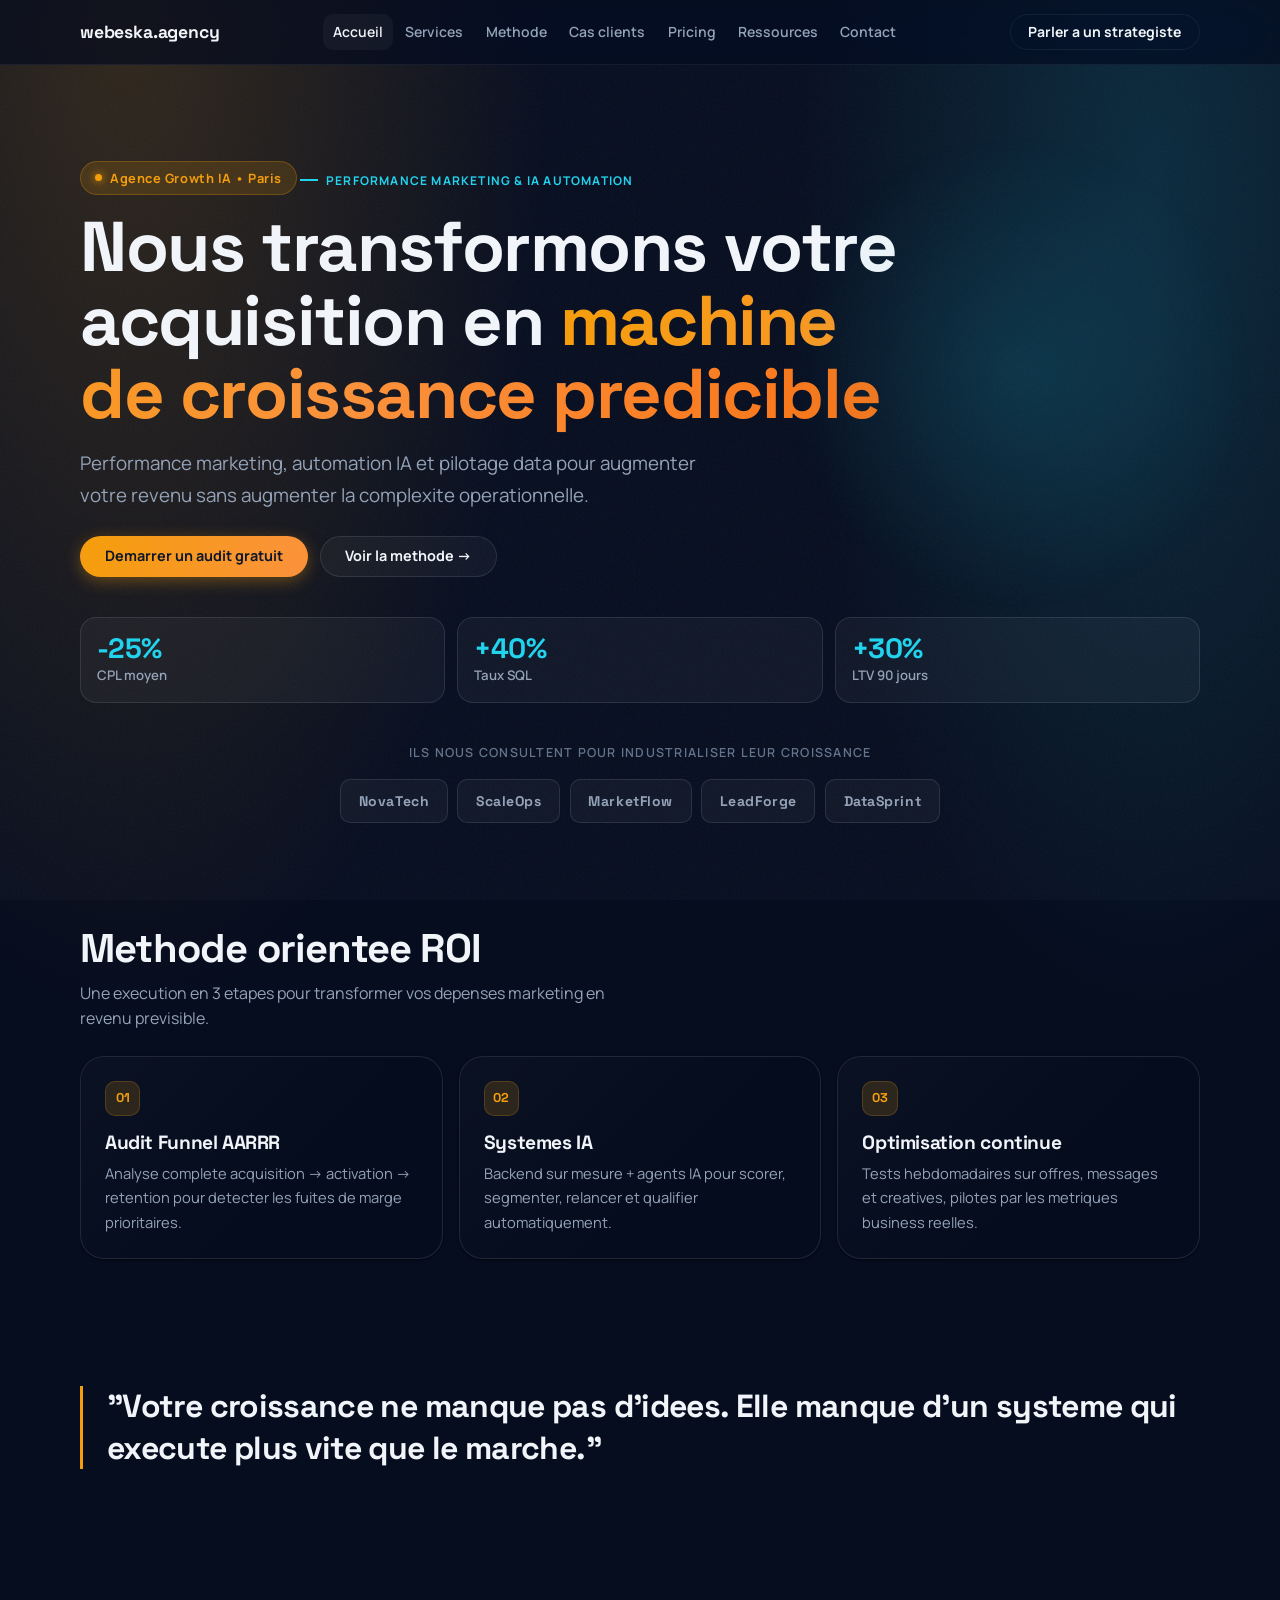
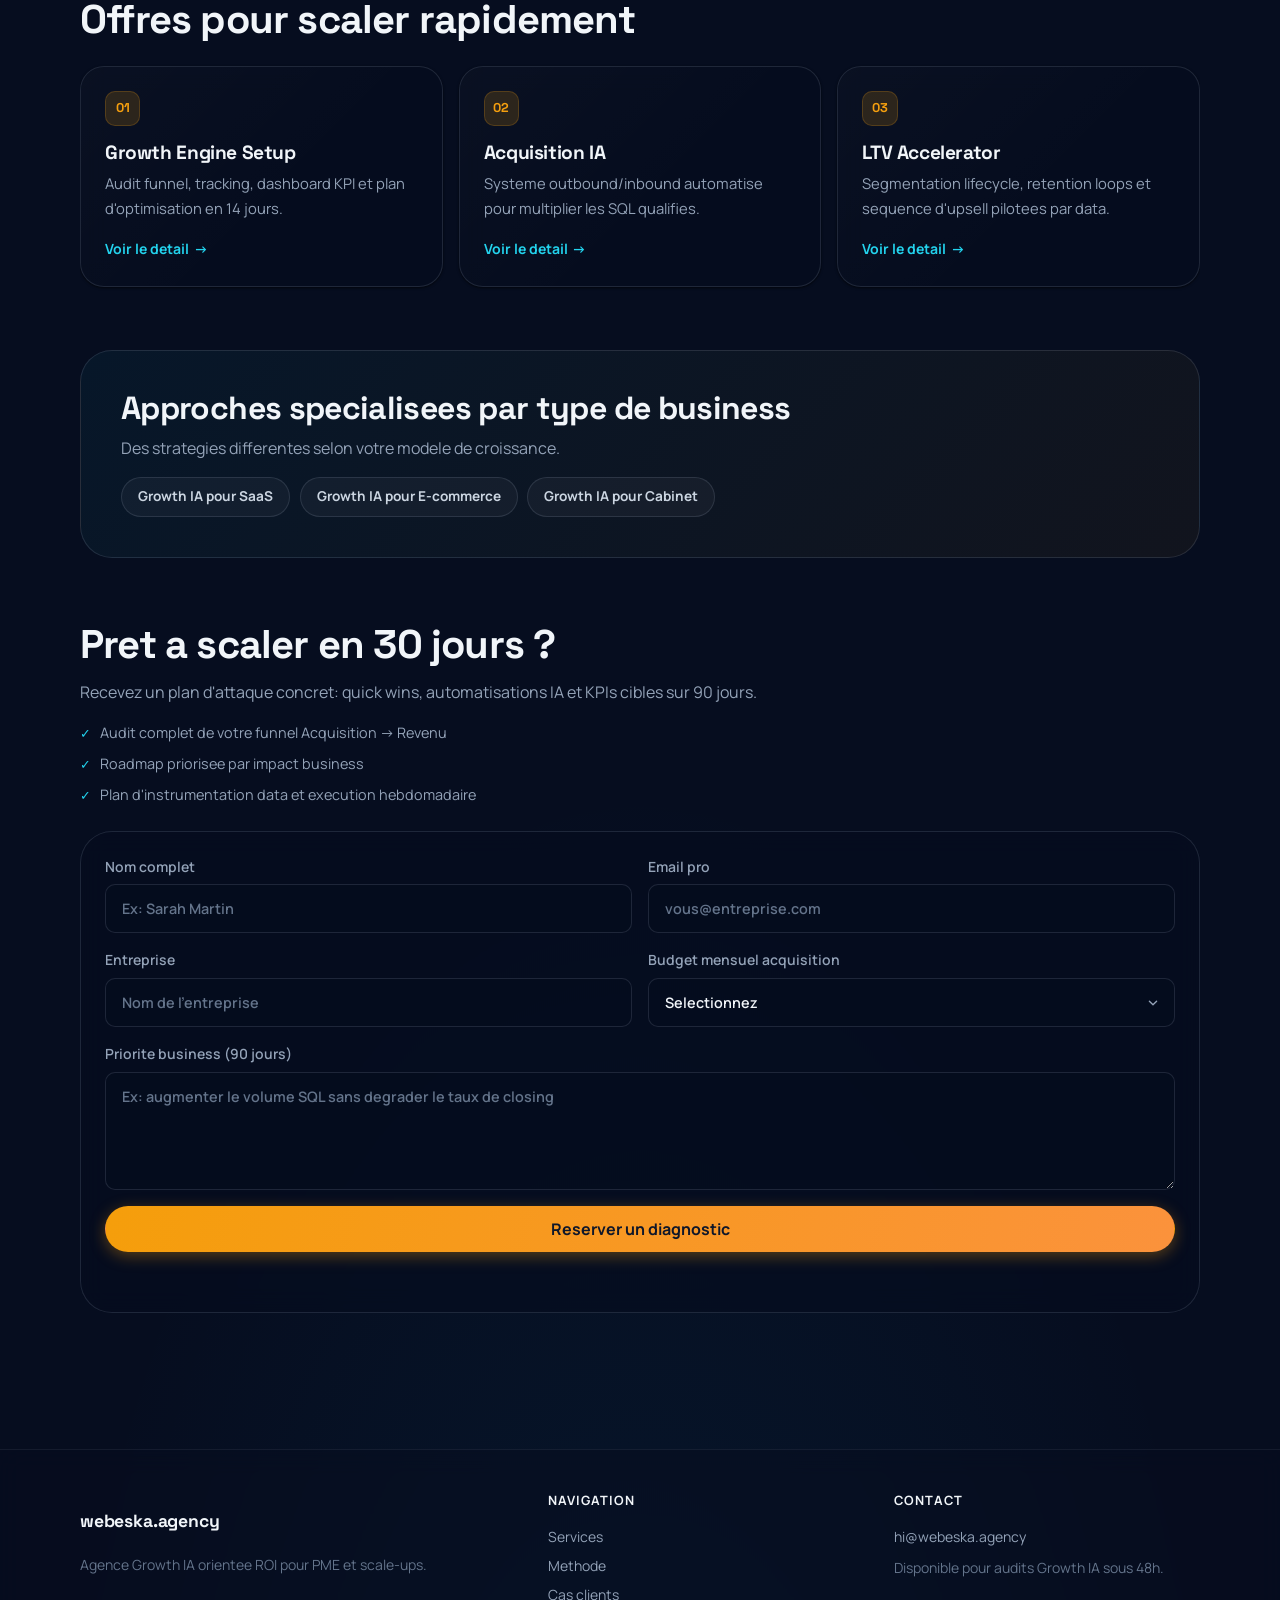
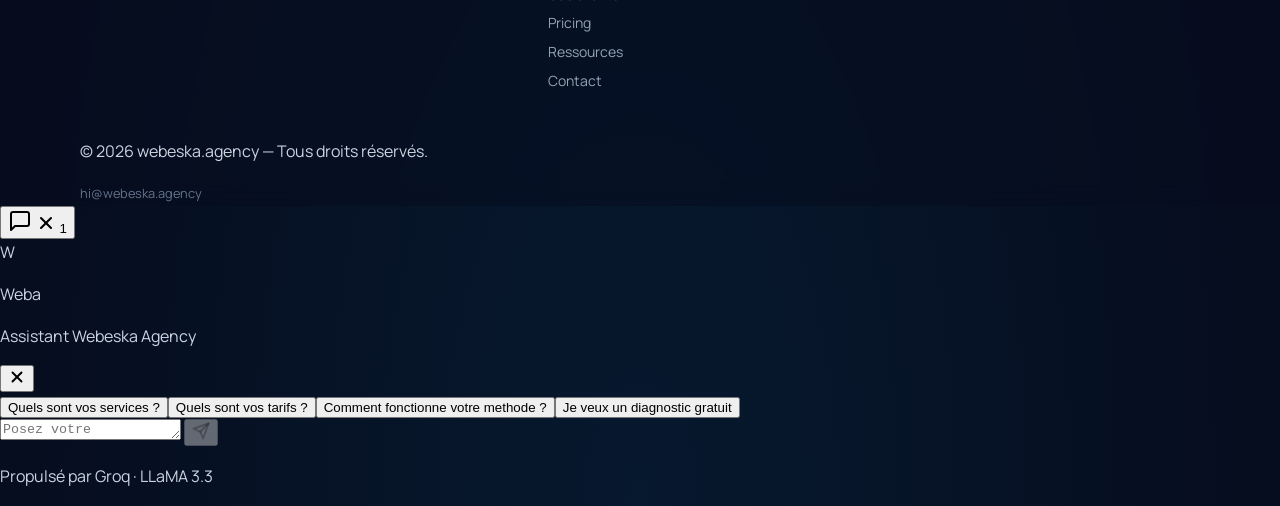
==== commit 3f9711ba: "feat: chatbot Weba — Groq LLM + RAG + widget glassmorphic - api/chat.js : endpoint POST /api/chat av" ====
--- a/index.html
+++ b/index.html
@@ -280,5 +280,6 @@
     <script src="assets/js/config.js"></script>
     <script src="assets/js/ads.js"></script>
     <script src="assets/js/main.js"></script>
+    <script src="assets/js/chatbot.js" defer></script>
   </body>
 </html>
--- a/assets/css/styles.css
+++ b/assets/css/styles.css
@@ -1169,4 +1169,415 @@
   .metrics-grid { grid-template-columns: repeat(2, minmax(0, 1fr)); }
   .logo-cloud span { font-size: 0.8rem; }
   .footer-grid { padding-bottom: var(--s-3); }
-}
+
+/* ─────────────────────────────────────────────────────────────────
+   CHATBOT WIDGET — WEBA
+───────────────────────────────────────────────────────────────── */
+
+/* ── Hidden utility ─────────────────────────────────────────── */
+.weba-hidden { display: none !important; }
+
+/* ── Floating Action Button ─────────────────────────────────── */
+.weba-fab {
+  position: fixed;
+  bottom: 1.75rem;
+  right: 1.75rem;
+  z-index: 9000;
+  width: 62px;
+  height: 62px;
+  border-radius: 50%;
+  border: none;
+  background: linear-gradient(135deg, var(--primary) 0%, var(--primary-2) 100%);
+  color: #fff;
+  cursor: pointer;
+  display: flex;
+  align-items: center;
+  justify-content: center;
+  box-shadow: 0 6px 24px rgba(245, 158, 11, 0.45), 0 2px 8px rgba(0,0,0,0.35);
+  transition: transform var(--t-base) var(--ease), box-shadow var(--t-base) var(--ease);
+}
+
+.weba-fab:hover {
+  transform: scale(1.08) translateY(-2px);
+  box-shadow: 0 10px 32px rgba(245, 158, 11, 0.55), 0 4px 12px rgba(0,0,0,0.4);
+}
+
+.weba-fab:active { transform: scale(0.97); }
+
+.weba-fab-active {
+  background: linear-gradient(135deg, #475569 0%, #334155 100%);
+  box-shadow: 0 6px 24px rgba(0,0,0,0.4);
+}
+
+.weba-fab-icon {
+  display: flex;
+  align-items: center;
+  justify-content: center;
+  transition: opacity var(--t-base) var(--ease), transform var(--t-base) var(--ease);
+}
+
+/* Notification badge */
+.weba-fab-badge {
+  position: absolute;
+  top: 2px;
+  right: 2px;
+  width: 20px;
+  height: 20px;
+  border-radius: 50%;
+  background: var(--secondary);
+  color: #0f172a;
+  font-size: 0.7rem;
+  font-weight: 800;
+  display: flex;
+  align-items: center;
+  justify-content: center;
+  border: 2px solid var(--bg);
+  animation: pulse 2.5s ease-in-out infinite;
+}
+
+/* ── Chat Panel ─────────────────────────────────────────────── */
+.weba-panel {
+  position: fixed;
+  bottom: calc(1.75rem + 62px + 14px);
+  right: 1.75rem;
+  z-index: 8999;
+  width: 380px;
+  max-height: 580px;
+  display: flex;
+  flex-direction: column;
+  border-radius: var(--r-xl);
+  border: 1px solid var(--border-mid);
+  background: rgba(8, 18, 36, 0.92);
+  backdrop-filter: blur(20px) saturate(180%);
+  -webkit-backdrop-filter: blur(20px) saturate(180%);
+  box-shadow: 0 24px 64px rgba(0,0,0,0.6), 0 4px 16px rgba(0,0,0,0.4);
+  overflow: hidden;
+  transform-origin: bottom right;
+  opacity: 0;
+  transform: scale(0.9) translateY(12px);
+  pointer-events: none;
+  transition: opacity var(--t-base) var(--ease-out), transform var(--t-base) var(--ease-out);
+}
+
+.weba-panel-open {
+  opacity: 1;
+  transform: scale(1) translateY(0);
+  pointer-events: auto;
+}
+
+.weba-panel-closing {
+  opacity: 0;
+  transform: scale(0.92) translateY(8px);
+  pointer-events: none;
+}
+
+/* ── Header ─────────────────────────────────────────────────── */
+.weba-header {
+  display: flex;
+  align-items: center;
+  gap: 0.75rem;
+  padding: 1rem 1rem 0.85rem;
+  background: linear-gradient(135deg, rgba(245,158,11,0.1) 0%, rgba(34,211,238,0.07) 100%);
+  border-bottom: 1px solid var(--border);
+  flex-shrink: 0;
+}
+
+.weba-header-avatar {
+  width: 40px;
+  height: 40px;
+  border-radius: 50%;
+  background: linear-gradient(135deg, var(--primary) 0%, var(--primary-2) 100%);
+  color: #0f172a;
+  font-family: "Space Grotesk", sans-serif;
+  font-weight: 800;
+  font-size: 1rem;
+  display: flex;
+  align-items: center;
+  justify-content: center;
+  flex-shrink: 0;
+  box-shadow: 0 4px 12px rgba(245,158,11,0.3);
+}
+
+.weba-header-info { flex: 1; min-width: 0; }
+
+.weba-header-name {
+  margin: 0;
+  font-family: "Space Grotesk", sans-serif;
+  font-weight: 700;
+  font-size: 0.95rem;
+  color: var(--text-strong);
+  line-height: 1.2;
+}
+
+.weba-header-sub {
+  margin: 0;
+  font-size: 0.775rem;
+  color: var(--muted-mid);
+  display: flex;
+  align-items: center;
+  gap: 0.35rem;
+}
+
+.weba-status-dot {
+  display: inline-block;
+  width: 7px;
+  height: 7px;
+  border-radius: 50%;
+  background: var(--success);
+  box-shadow: 0 0 6px var(--success);
+  flex-shrink: 0;
+}
+
+.weba-close-btn {
+  display: flex;
+  align-items: center;
+  justify-content: center;
+  width: 32px;
+  height: 32px;
+  background: var(--surface);
+  border: 1px solid var(--border-mid);
+  border-radius: var(--r-sm);
+  color: var(--muted-mid);
+  cursor: pointer;
+  flex-shrink: 0;
+  transition: background var(--t-fast) var(--ease), color var(--t-fast) var(--ease);
+}
+
+.weba-close-btn:hover {
+  background: var(--surface-hover);
+  color: var(--text-strong);
+}
+
+/* ── Messages ───────────────────────────────────────────────── */
+.weba-messages {
+  flex: 1;
+  overflow-y: auto;
+  padding: 1rem;
+  display: flex;
+  flex-direction: column;
+  gap: 0.75rem;
+  scrollbar-width: thin;
+  scrollbar-color: var(--border-mid) transparent;
+}
+
+.weba-messages::-webkit-scrollbar { width: 4px; }
+.weba-messages::-webkit-scrollbar-track { background: transparent; }
+.weba-messages::-webkit-scrollbar-thumb { background: var(--border-mid); border-radius: 2px; }
+
+.weba-message {
+  display: flex;
+  align-items: flex-end;
+  gap: 0.5rem;
+  animation: weba-msg-in 0.25s var(--ease-out) both;
+}
+
+@keyframes weba-msg-in {
+  from { opacity: 0; transform: translateY(10px); }
+  to { opacity: 1; transform: translateY(0); }
+}
+
+.weba-message--user {
+  flex-direction: row-reverse;
+}
+
+.weba-bubble {
+  max-width: 80%;
+  padding: 0.65rem 0.9rem;
+  border-radius: 18px;
+  font-size: 0.875rem;
+  line-height: 1.55;
+}
+
+.weba-bubble code {
+  background: rgba(255,255,255,0.1);
+  padding: 0.1em 0.3em;
+  border-radius: 4px;
+  font-size: 0.8em;
+}
+
+.weba-bubble a {
+  color: var(--secondary);
+  text-decoration: underline;
+}
+
+.weba-message--user .weba-bubble {
+  background: linear-gradient(135deg, var(--primary) 0%, var(--primary-2) 100%);
+  color: #0f172a;
+  border-bottom-right-radius: 6px;
+}
+
+.weba-message--assistant .weba-bubble {
+  background: var(--surface-hover);
+  border: 1px solid var(--border-mid);
+  color: var(--text);
+  border-bottom-left-radius: 6px;
+}
+
+/* Bot avatar in messages */
+.weba-msg-avatar {
+  width: 28px;
+  height: 28px;
+  border-radius: 50%;
+  background: linear-gradient(135deg, var(--primary) 0%, var(--primary-2) 100%);
+  color: #0f172a;
+  font-family: "Space Grotesk", sans-serif;
+  font-weight: 800;
+  font-size: 0.7rem;
+  display: flex;
+  align-items: center;
+  justify-content: center;
+  flex-shrink: 0;
+}
+
+/* ── Typing Indicator ───────────────────────────────────────── */
+.weba-typing-bubble {
+  display: flex;
+  align-items: center;
+  gap: 5px;
+  padding: 0.85rem 1rem;
+  min-width: 60px;
+}
+
+.weba-dot {
+  display: inline-block;
+  width: 7px;
+  height: 7px;
+  border-radius: 50%;
+  background: var(--muted-mid);
+  animation: weba-bounce 1.3s ease-in-out infinite;
+}
+
+.weba-dot:nth-child(2) { animation-delay: 0.2s; }
+.weba-dot:nth-child(3) { animation-delay: 0.4s; }
+
+@keyframes weba-bounce {
+  0%, 60%, 100% { transform: translateY(0); opacity: 0.5; }
+  30% { transform: translateY(-5px); opacity: 1; }
+}
+
+/* ── Suggestions ────────────────────────────────────────────── */
+.weba-suggestions {
+  display: flex;
+  flex-wrap: wrap;
+  gap: 0.4rem;
+  padding: 0 1rem 0.75rem;
+  flex-shrink: 0;
+}
+
+.weba-suggestion {
+  background: var(--surface);
+  border: 1px solid var(--border-mid);
+  border-radius: var(--r-full);
+  padding: 0.35rem 0.7rem;
+  font-size: 0.78rem;
+  font-weight: 600;
+  color: var(--muted-mid);
+  cursor: pointer;
+  white-space: nowrap;
+  transition: background var(--t-fast) var(--ease), color var(--t-fast) var(--ease), border-color var(--t-fast) var(--ease);
+  font-family: inherit;
+}
+
+.weba-suggestion:hover {
+  background: var(--primary-dim);
+  border-color: rgba(245,158,11,0.35);
+  color: var(--primary);
+}
+
+/* ── Input Row ──────────────────────────────────────────────── */
+.weba-input-row {
+  display: flex;
+  align-items: flex-end;
+  gap: 0.5rem;
+  padding: 0.6rem 0.75rem;
+  border-top: 1px solid var(--border);
+  background: rgba(6,13,31,0.5);
+  flex-shrink: 0;
+}
+
+.weba-input {
+  flex: 1;
+  background: var(--surface);
+  border: 1px solid var(--border-mid);
+  border-radius: 14px;
+  padding: 0.6rem 0.85rem;
+  color: var(--text-strong);
+  font: inherit;
+  font-size: 0.875rem;
+  resize: none;
+  min-height: 40px;
+  max-height: 120px;
+  line-height: 1.45;
+  transition: border-color var(--t-fast) var(--ease), box-shadow var(--t-fast) var(--ease);
+  -webkit-appearance: none;
+  appearance: none;
+  overflow-y: auto;
+}
+
+.weba-input::placeholder { color: var(--muted); }
+
+.weba-input:focus {
+  outline: none;
+  border-color: var(--secondary);
+  box-shadow: 0 0 0 3px rgba(34,211,238,0.12);
+}
+
+.weba-send-btn {
+  width: 40px;
+  height: 40px;
+  background: linear-gradient(135deg, var(--primary) 0%, var(--primary-2) 100%);
+  border: none;
+  border-radius: 12px;
+  color: #0f172a;
+  cursor: pointer;
+  display: flex;
+  align-items: center;
+  justify-content: center;
+  flex-shrink: 0;
+  transition: opacity var(--t-fast) var(--ease), transform var(--t-fast) var(--ease);
+}
+
+.weba-send-btn:disabled {
+  opacity: 0.35;
+  cursor: not-allowed;
+}
+
+.weba-send-btn:not(:disabled):hover { transform: scale(1.08); }
+.weba-send-btn:not(:disabled):active { transform: scale(0.95); }
+
+/* ── Footer note ─────────────────────────────────────────────── */
+.weba-footer-note {
+  margin: 0;
+  padding: 0.35rem 0.75rem 0.5rem;
+  font-size: 0.68rem;
+  color: var(--muted);
+  text-align: center;
+  background: rgba(6,13,31,0.5);
+  flex-shrink: 0;
+}
+
+/* ── Responsive ──────────────────────────────────────────────── */
+@media (max-width: 480px) {
+  .weba-fab {
+    bottom: 1.25rem;
+    right: 1.25rem;
+    width: 56px;
+    height: 56px;
+  }
+
+  .weba-panel {
+    right: 0;
+    bottom: 0;
+    width: 100%;
+    max-height: 92dvh;
+    max-height: 92vh;
+    border-radius: var(--r-xl) var(--r-xl) 0 0;
+    border-bottom: none;
+    transform-origin: bottom center;
+  }
+
+  .weba-panel-open {
+    transform: scale(1) translateY(0);
+  }
+}
+}
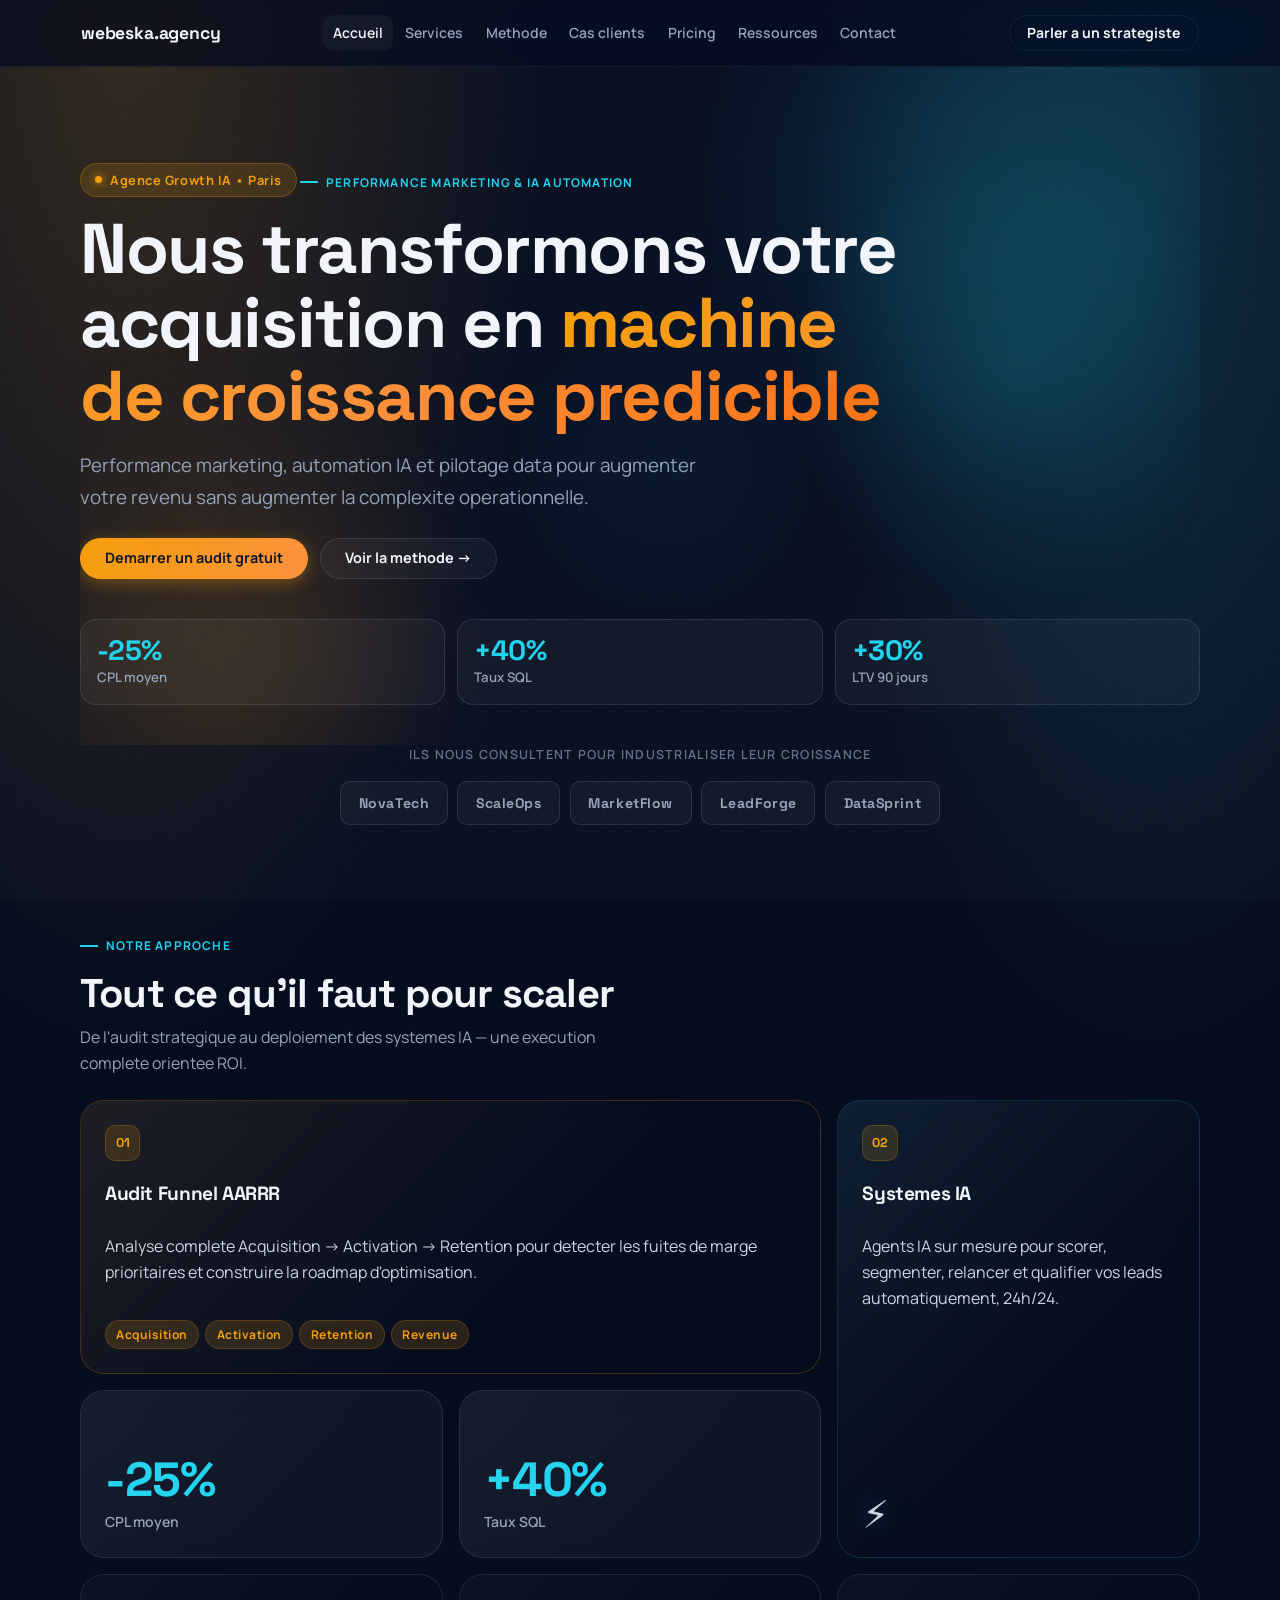
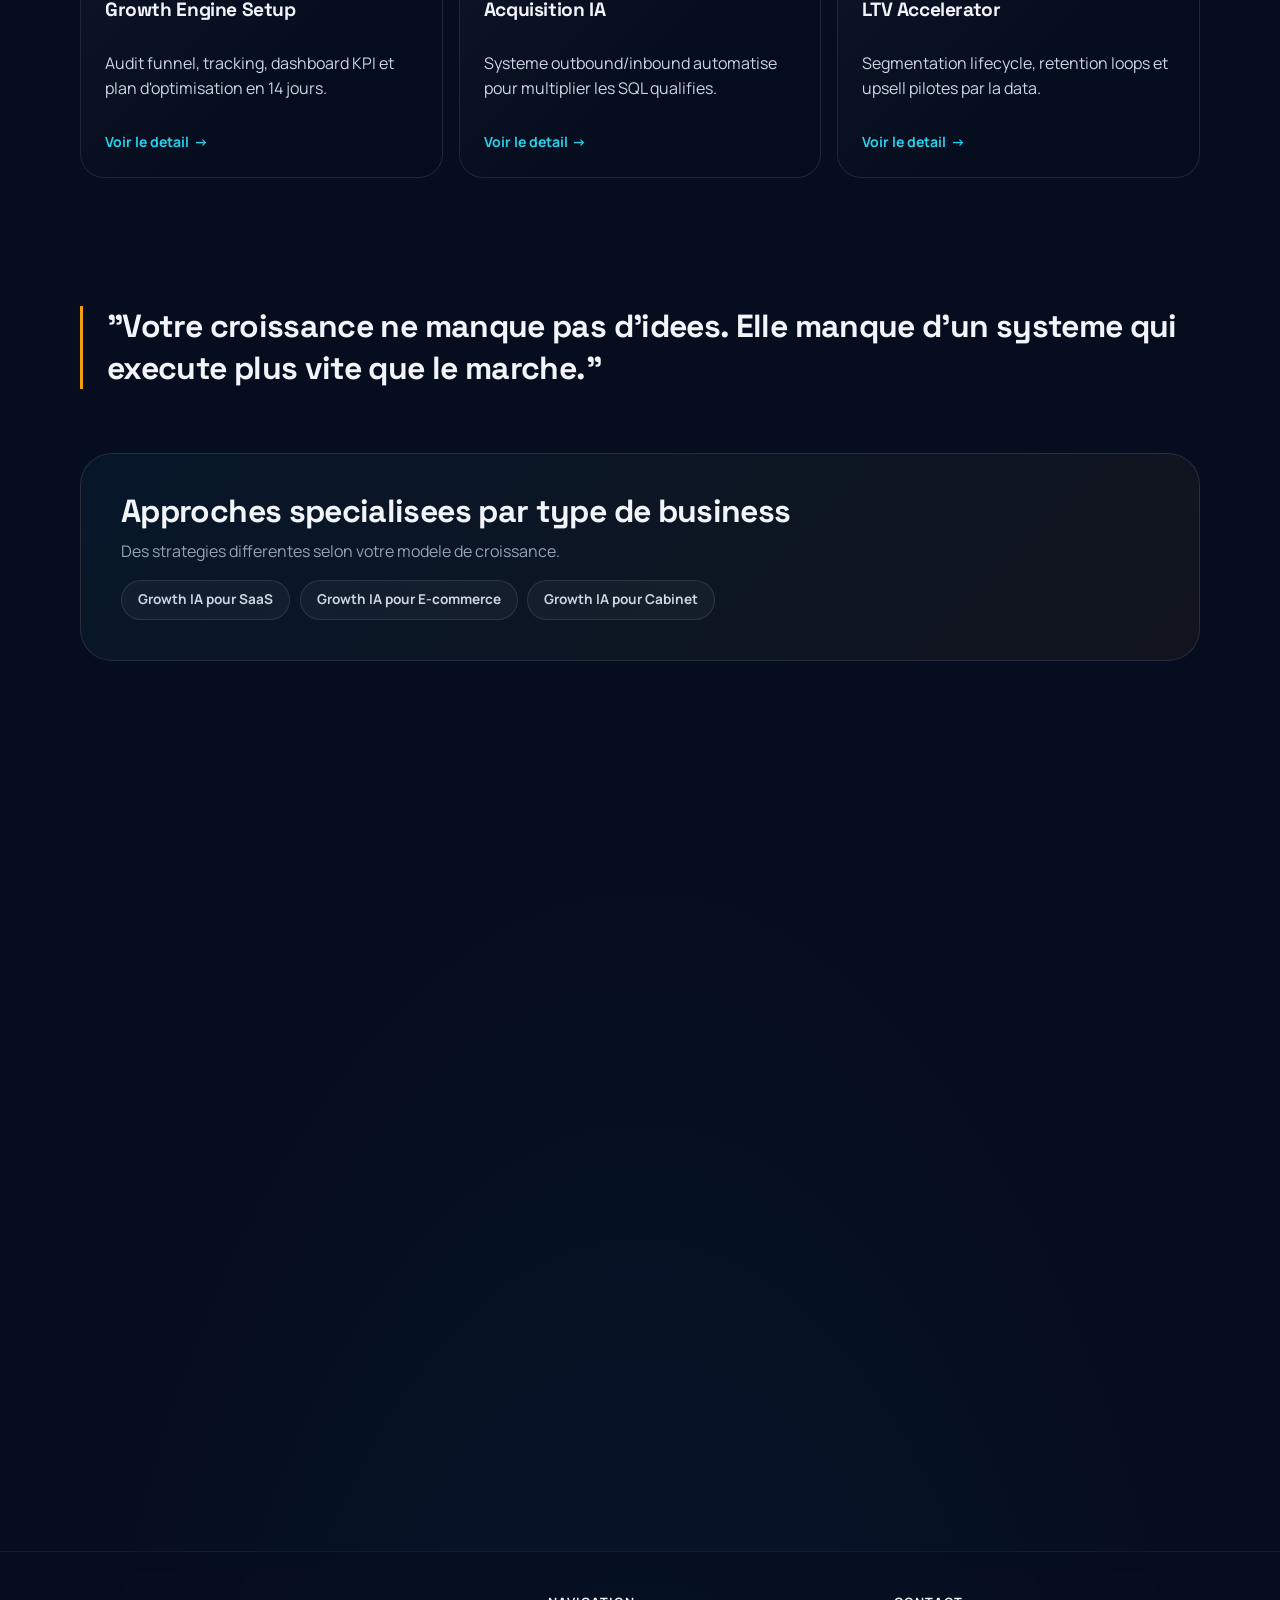
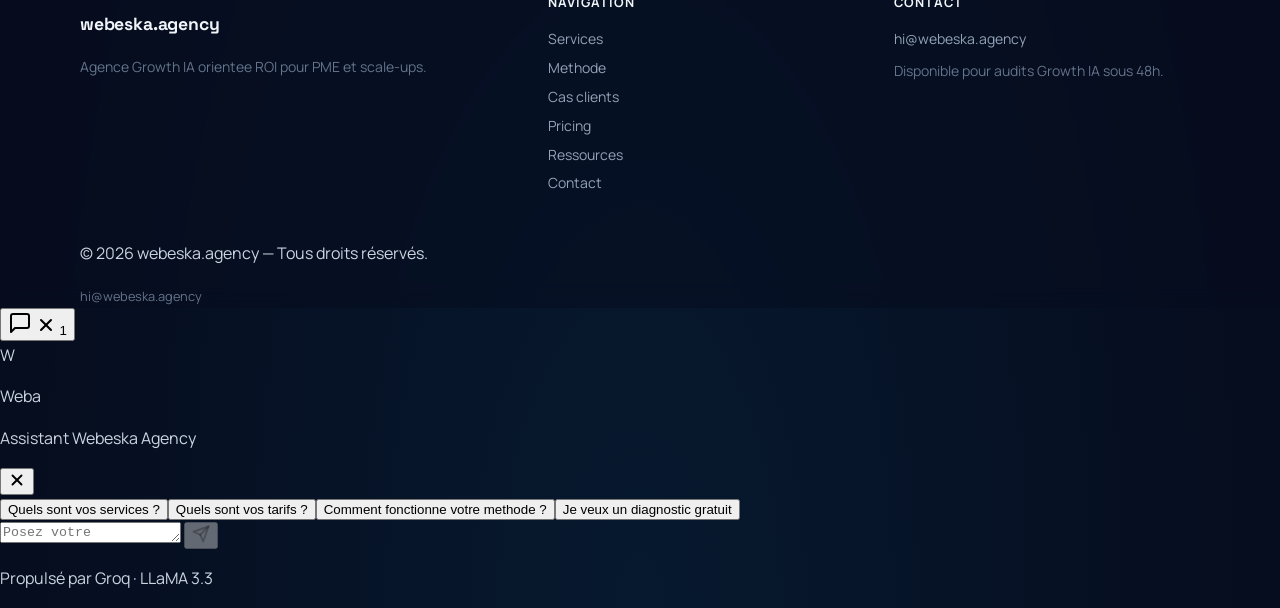
==== commit 5b0df7aa: "Add hero glow text + animated mesh bg, interactive bento grid features section, floating pill nav Ag" ====
--- a/index.html
+++ b/index.html
@@ -84,11 +84,16 @@
 
     <main id="main-content">
       <section class="hero container">
+        <div class="hero-mesh-bg" aria-hidden="true">
+          <div class="hero-orb hero-orb--1"></div>
+          <div class="hero-orb hero-orb--2"></div>
+          <div class="hero-orb hero-orb--3"></div>
+        </div>
         <div class="hero-badge">Agence Growth IA &bull; Paris</div>
         <p class="eyebrow">Performance marketing &amp; IA automation</p>
         <h1>
           Nous transformons votre acquisition en
-          <span>machine de croissance predicible</span>
+          <span class="glow-text">machine de croissance predicible</span>
         </h1>
         <p class="lead">
           Performance marketing, automation IA et pilotage data pour augmenter votre
@@ -118,36 +123,81 @@
         </div>
       </section>
 
-      <section id="method" class="section container">
-        <h2>Methode orientee ROI</h2>
+      <section id="features" class="section container" aria-label="Notre approche complete">
+        <p class="eyebrow">Notre approche</p>
+        <h2>Tout ce qu'il faut pour scaler</h2>
         <p class="section-lead">
-          Une execution en 3 etapes pour transformer vos depenses marketing en revenu previsible.
+          De l'audit strategique au deploiement des systemes IA — une execution complete orientee ROI.
         </p>
-        <div class="cards">
-          <article class="card">
+
+        <div class="bento-grid">
+
+          <!-- Audit Funnel — large primary card -->
+          <article class="bento-item bento-col-4 bento-accent-primary">
             <div class="step">01</div>
             <h3>Audit Funnel AARRR</h3>
             <p>
-              Analyse complete acquisition -> activation -> retention pour detecter
-              les fuites de marge prioritaires.
+              Analyse complete Acquisition &rarr; Activation &rarr; Retention pour detecter
+              les fuites de marge prioritaires et construire la roadmap d'optimisation.
             </p>
-          </article>
-          <article class="card">
+            <div class="bento-tags">
+              <span>Acquisition</span>
+              <span>Activation</span>
+              <span>Retention</span>
+              <span>Revenue</span>
+            </div>
+          </article>
+
+          <!-- Systemes IA — tall secondary card -->
+          <article class="bento-item bento-col-2 bento-row-2 bento-accent-secondary">
             <div class="step">02</div>
             <h3>Systemes IA</h3>
             <p>
-              Backend sur mesure + agents IA pour scorer, segmenter, relancer et
-              qualifier automatiquement.
+              Agents IA sur mesure pour scorer, segmenter, relancer et qualifier vos leads
+              automatiquement, 24h/24.
             </p>
-          </article>
-          <article class="card">
-            <div class="step">03</div>
-            <h3>Optimisation continue</h3>
-            <p>
-              Tests hebdomadaires sur offres, messages et creatives, pilotes par les
-              metriques business reelles.
-            </p>
-          </article>
+            <div class="bento-spacer"></div>
+            <div class="bento-deco-icon" aria-hidden="true">&#9889;</div>
+          </article>
+
+          <!-- Metric — CPL -->
+          <article class="bento-item bento-col-2 bento-metric">
+            <div class="bento-spacer"></div>
+            <strong class="metric-value">-25%</strong>
+            <span class="metric-label">CPL moyen</span>
+          </article>
+
+          <!-- Metric — SQL -->
+          <article class="bento-item bento-col-2 bento-metric">
+            <div class="bento-spacer"></div>
+            <strong class="metric-value">+40%</strong>
+            <span class="metric-label">Taux SQL</span>
+          </article>
+
+          <!-- Growth Engine -->
+          <article class="bento-item bento-col-2">
+            <h3>Growth Engine Setup</h3>
+            <p>Audit funnel, tracking, dashboard KPI et plan d'optimisation en 14 jours.</p>
+            <div class="bento-spacer"></div>
+            <a class="text-link" href="services.html">Voir le detail</a>
+          </article>
+
+          <!-- Acquisition IA -->
+          <article class="bento-item bento-col-2">
+            <h3>Acquisition IA</h3>
+            <p>Systeme outbound/inbound automatise pour multiplier les SQL qualifies.</p>
+            <div class="bento-spacer"></div>
+            <a class="text-link" href="services.html">Voir le detail</a>
+          </article>
+
+          <!-- LTV Accelerator -->
+          <article class="bento-item bento-col-2">
+            <h3>LTV Accelerator</h3>
+            <p>Segmentation lifecycle, retention loops et upsell pilotes par la data.</p>
+            <div class="bento-spacer"></div>
+            <a class="text-link" href="services.html">Voir le detail</a>
+          </article>
+
         </div>
       </section>
 
@@ -156,30 +206,6 @@
           "Votre croissance ne manque pas d'idees. Elle manque d'un systeme qui execute
           plus vite que le marche."
         </blockquote>
-      </section>
-
-      <section class="section container offerings" aria-label="Offres principales">
-        <h2>Offres pour scaler rapidement</h2>
-        <div class="offer-grid">
-          <article class="offer-card">
-            <div class="step">01</div>
-            <h3>Growth Engine Setup</h3>
-            <p>Audit funnel, tracking, dashboard KPI et plan d'optimisation en 14 jours.</p>
-            <a class="text-link" href="services.html">Voir le detail</a>
-          </article>
-          <article class="offer-card">
-            <div class="step">02</div>
-            <h3>Acquisition IA</h3>
-            <p>Systeme outbound/inbound automatise pour multiplier les SQL qualifies.</p>
-            <a class="text-link" href="services.html">Voir le detail</a>
-          </article>
-          <article class="offer-card">
-            <div class="step">03</div>
-            <h3>LTV Accelerator</h3>
-            <p>Segmentation lifecycle, retention loops et sequence d'upsell pilotees par data.</p>
-            <a class="text-link" href="services.html">Voir le detail</a>
-          </article>
-        </div>
       </section>
 
       <section class="section container cta-inline" aria-label="Approches par verticale">
--- a/assets/css/styles.css
+++ b/assets/css/styles.css
@@ -1581,3 +1581,285 @@
   }
 }
 }
+
+/* ─────────────────────────────────────────────────────────────────
+   FLOATING NAV ENHANCEMENT
+───────────────────────────────────────────────────────────────── */
+.topbar {
+  transition:
+    box-shadow var(--t-base) var(--ease),
+    background var(--t-slow) var(--ease),
+    border-color var(--t-slow) var(--ease);
+}
+
+.topbar.scrolled {
+  background: transparent;
+  border-bottom-color: transparent;
+  backdrop-filter: none;
+  -webkit-backdrop-filter: none;
+  box-shadow: none;
+}
+
+.topbar-inner {
+  border: 1px solid transparent;
+  transition:
+    border-radius var(--t-slow) var(--ease),
+    padding var(--t-slow) var(--ease),
+    background var(--t-slow) var(--ease),
+    box-shadow var(--t-slow) var(--ease),
+    border-color var(--t-slow) var(--ease),
+    margin-top var(--t-slow) var(--ease);
+}
+
+.topbar.scrolled .topbar-inner {
+  border-radius: 999px;
+  padding: 0.55rem 1.4rem;
+  background: rgba(6, 13, 31, 0.92);
+  backdrop-filter: blur(24px) saturate(180%);
+  -webkit-backdrop-filter: blur(24px) saturate(180%);
+  border-color: var(--border-mid);
+  box-shadow: 0 8px 32px rgba(0, 0, 0, 0.42), 0 0 0 1px rgba(255, 255, 255, 0.04);
+  margin-top: 0.75rem;
+}
+
+/* Hide ghost CTA button text in pill mode to save space on smaller viewports */
+@media (max-width: 860px) {
+  .topbar.scrolled .btn-ghost { display: none; }
+}
+
+/* ─────────────────────────────────────────────────────────────────
+   HERO MESH ANIMATED BACKGROUND
+───────────────────────────────────────────────────────────────── */
+.hero {
+  overflow: hidden;
+}
+
+.hero-mesh-bg {
+  position: absolute;
+  inset: 0;
+  pointer-events: none;
+  z-index: 0;
+  overflow: hidden;
+}
+
+.hero > *:not(.hero-mesh-bg) {
+  position: relative;
+  z-index: 1;
+}
+
+.hero-orb {
+  position: absolute;
+  border-radius: 50%;
+  filter: blur(72px);
+}
+
+.hero-orb--1 {
+  width: 560px;
+  height: 560px;
+  top: -160px;
+  right: -80px;
+  background: radial-gradient(circle, rgba(34, 211, 238, 0.2) 0%, rgba(14, 165, 233, 0.08) 50%, transparent 70%);
+  animation: orbFloat 10s ease-in-out infinite;
+}
+
+.hero-orb--2 {
+  width: 460px;
+  height: 460px;
+  bottom: -140px;
+  left: -80px;
+  background: radial-gradient(circle, rgba(245, 158, 11, 0.18) 0%, rgba(251, 146, 60, 0.07) 50%, transparent 70%);
+  animation: orbFloat 13s ease-in-out infinite reverse;
+}
+
+.hero-orb--3 {
+  width: 320px;
+  height: 320px;
+  top: 35%;
+  left: 38%;
+  background: radial-gradient(circle, rgba(14, 165, 233, 0.1) 0%, transparent 70%);
+  animation: orbFloat 7s ease-in-out infinite;
+  animation-delay: -3.5s;
+}
+
+@keyframes orbFloat {
+  0%, 100% { transform: translate(0, 0) scale(1); }
+  25%       { transform: translate(22px, -35px) scale(1.05); }
+  50%       { transform: translate(-18px, 18px) scale(0.96); }
+  75%       { transform: translate(12px, -12px) scale(1.02); }
+}
+
+/* ─────────────────────────────────────────────────────────────────
+   HERO GLOW TEXT
+───────────────────────────────────────────────────────────────── */
+h1 .glow-text {
+  background: linear-gradient(105deg, var(--primary) 0%, var(--primary-2) 50%, #f97316 100%);
+  -webkit-background-clip: text;
+  -webkit-text-fill-color: transparent;
+  background-clip: text;
+  animation: textGlowPulse 3s ease-in-out infinite alternate;
+}
+
+@keyframes textGlowPulse {
+  0%   { filter: drop-shadow(0 0 6px rgba(245, 158, 11, 0.3)); }
+  100% { filter: drop-shadow(0 0 24px rgba(245, 158, 11, 0.72)) drop-shadow(0 0 52px rgba(251, 146, 60, 0.32)); }
+}
+
+@media (prefers-reduced-motion: reduce) {
+  .hero-orb { animation: none; }
+  h1 .glow-text { animation: none; }
+}
+
+/* ─────────────────────────────────────────────────────────────────
+   BENTO GRID
+───────────────────────────────────────────────────────────────── */
+.bento-grid {
+  display: grid;
+  grid-template-columns: repeat(6, 1fr);
+  grid-auto-rows: minmax(168px, auto);
+  gap: var(--s-3);
+  margin-top: var(--s-4);
+}
+
+.bento-item {
+  background: var(--card);
+  border: 1px solid var(--border-mid);
+  border-radius: var(--r-lg);
+  padding: var(--s-4);
+  backdrop-filter: blur(12px);
+  -webkit-backdrop-filter: blur(12px);
+  position: relative;
+  overflow: hidden;
+  display: flex;
+  flex-direction: column;
+  gap: 0.4rem;
+  transition:
+    transform var(--t-base) var(--ease),
+    box-shadow var(--t-base) var(--ease),
+    border-color var(--t-base) var(--ease);
+}
+
+.bento-item::before {
+  content: "";
+  position: absolute;
+  inset: 0;
+  border-radius: inherit;
+  background: linear-gradient(135deg, rgba(255, 255, 255, 0.03) 0%, transparent 60%);
+  pointer-events: none;
+}
+
+.bento-item:hover {
+  transform: translateY(-5px);
+  box-shadow: var(--shadow-lg);
+}
+
+/* Column spans */
+.bento-col-2 { grid-column: span 2; }
+.bento-col-3 { grid-column: span 3; }
+.bento-col-4 { grid-column: span 4; }
+.bento-col-6 { grid-column: span 6; }
+
+/* Row spans */
+.bento-row-2 { grid-row: span 2; }
+
+/* Accent variants */
+.bento-accent-primary {
+  border-color: rgba(245, 158, 11, 0.22);
+  background: linear-gradient(135deg, rgba(245, 158, 11, 0.07) 0%, var(--card) 60%);
+}
+
+.bento-accent-primary:hover {
+  border-color: rgba(245, 158, 11, 0.42);
+  box-shadow: 0 12px 40px rgba(245, 158, 11, 0.14), var(--shadow-lg);
+}
+
+.bento-accent-secondary {
+  border-color: rgba(34, 211, 238, 0.18);
+  background: linear-gradient(135deg, rgba(34, 211, 238, 0.06) 0%, var(--card) 60%);
+}
+
+.bento-accent-secondary:hover {
+  border-color: rgba(34, 211, 238, 0.36);
+  box-shadow: 0 12px 40px rgba(34, 211, 238, 0.12), var(--shadow-lg);
+}
+
+/* Metric cards */
+.bento-metric {
+  align-items: flex-start;
+  justify-content: flex-end;
+  background: var(--surface);
+}
+
+.bento-metric .metric-value {
+  font-family: "Space Grotesk", sans-serif;
+  font-size: clamp(2rem, 3.8vw, 3rem);
+  font-weight: 800;
+  color: var(--secondary);
+  line-height: 1;
+  letter-spacing: -0.03em;
+}
+
+.bento-metric .metric-label {
+  color: var(--muted-mid);
+  font-size: 0.875rem;
+  font-weight: 600;
+}
+
+.bento-metric:hover {
+  border-color: rgba(34, 211, 238, 0.35);
+  box-shadow: var(--glow-secondary);
+}
+
+/* Tags inside bento cards */
+.bento-tags {
+  display: flex;
+  flex-wrap: wrap;
+  gap: 0.4rem;
+  margin-top: auto;
+  padding-top: var(--s-2);
+}
+
+.bento-tags span {
+  background: var(--primary-dim);
+  color: var(--primary);
+  border: 1px solid rgba(245, 158, 11, 0.2);
+  border-radius: var(--r-full);
+  padding: 0.25rem 0.65rem;
+  font-size: 0.75rem;
+  font-weight: 700;
+  letter-spacing: 0.04em;
+}
+
+/* Decorative icon */
+.bento-deco-icon {
+  font-size: 2.4rem;
+  line-height: 1;
+  margin-top: auto;
+  filter: drop-shadow(0 0 14px rgba(34, 211, 238, 0.45));
+  user-select: none;
+}
+
+/* Spacer pushes content to bottom */
+.bento-spacer { flex: 1; }
+
+/* Responsive bento grid — tablet */
+@media (max-width: 1024px) {
+  .bento-grid {
+    grid-template-columns: repeat(4, 1fr);
+  }
+  .bento-col-4,
+  .bento-col-6 { grid-column: span 4; }
+  .bento-col-3 { grid-column: span 2; }
+}
+
+/* Responsive bento grid — mobile */
+@media (max-width: 640px) {
+  .bento-grid {
+    grid-template-columns: repeat(2, 1fr);
+    grid-auto-rows: minmax(140px, auto);
+  }
+  .bento-col-2,
+  .bento-col-3,
+  .bento-col-4,
+  .bento-col-6 { grid-column: span 2; }
+  .bento-row-2 { grid-row: span 1; }
+}
